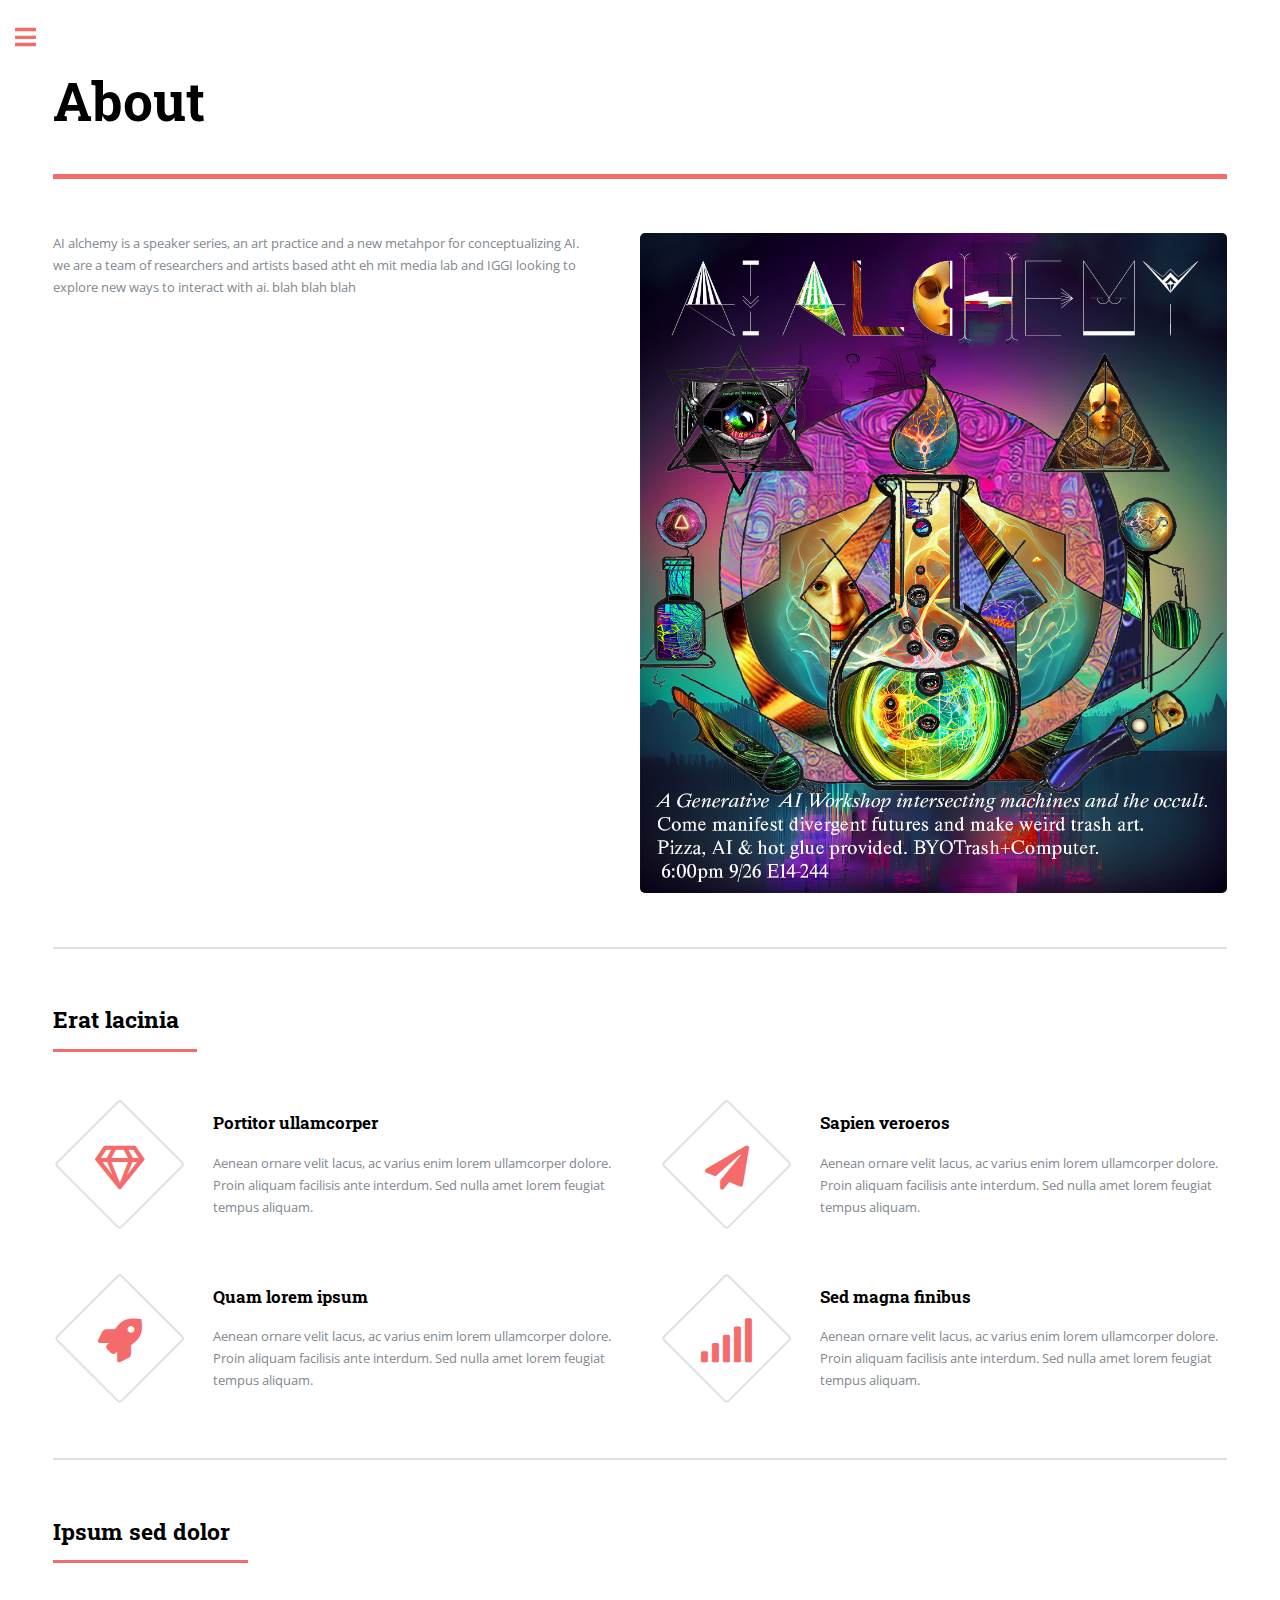
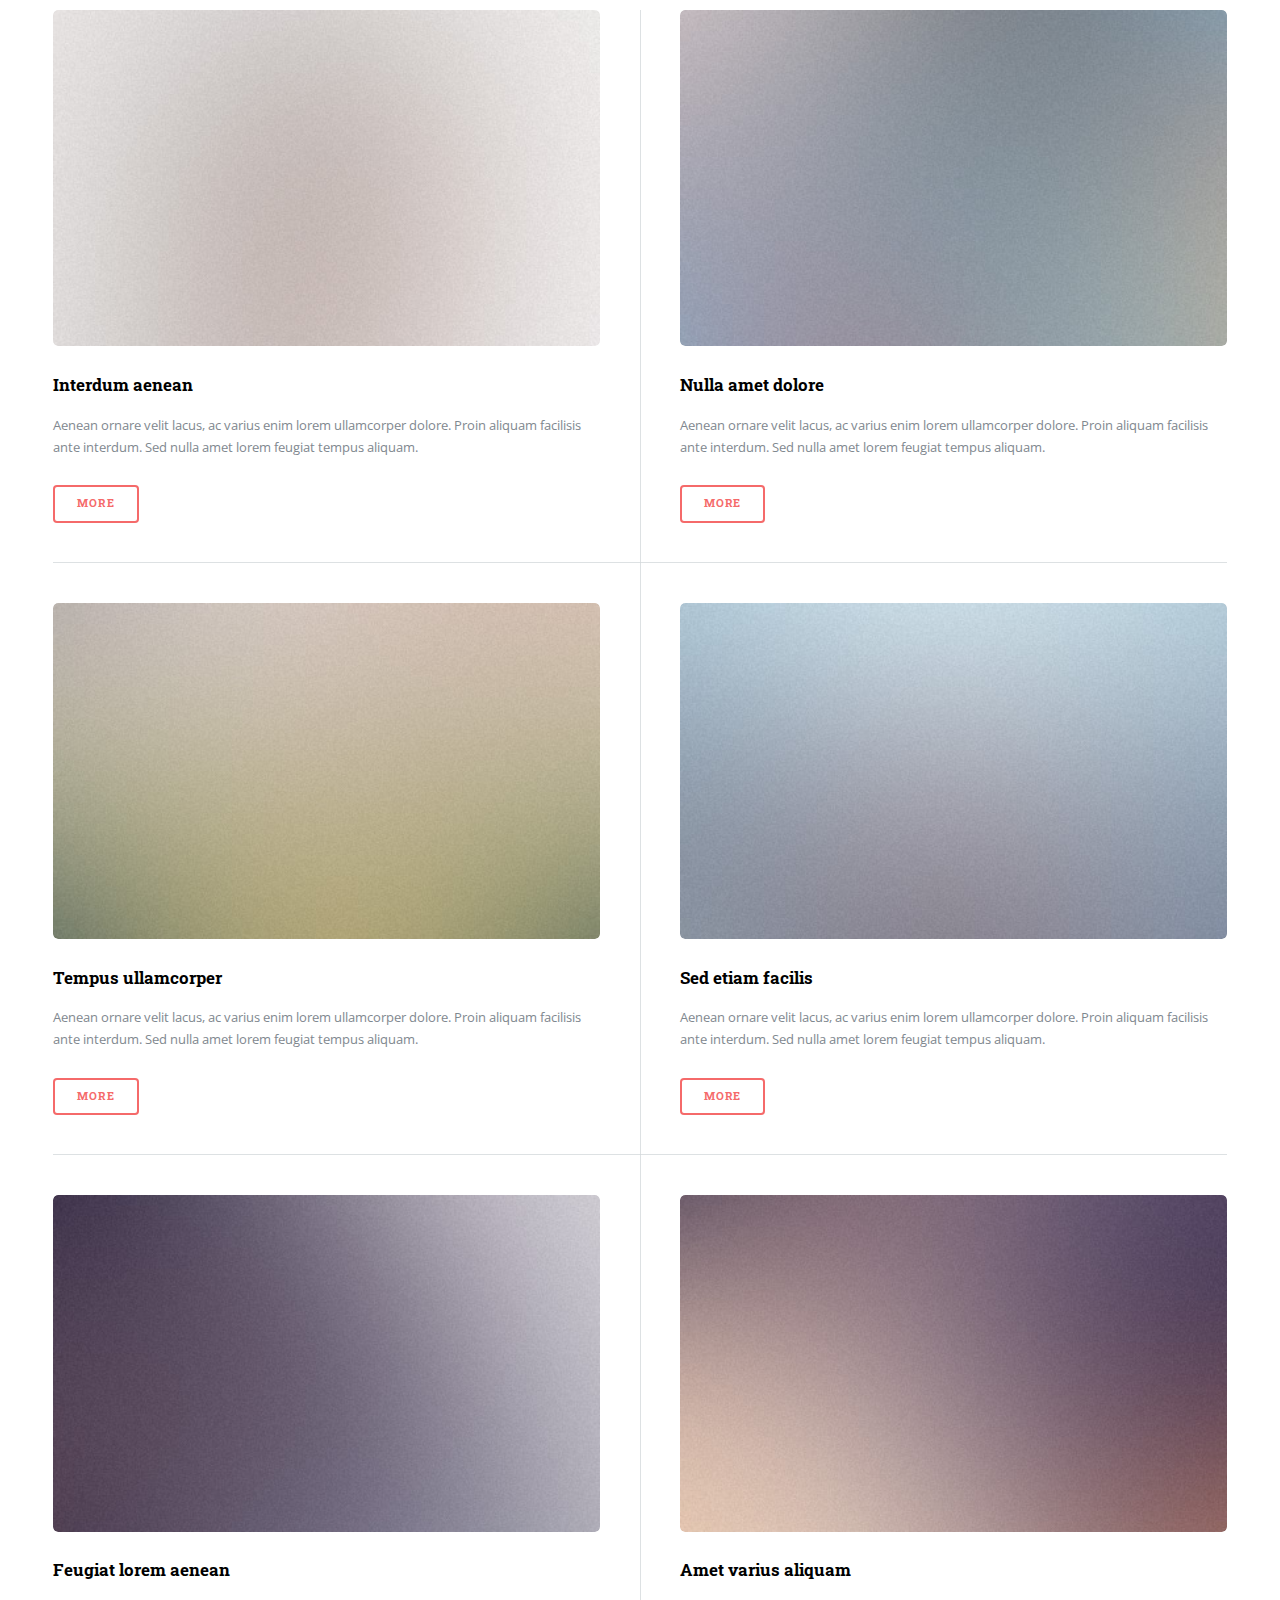
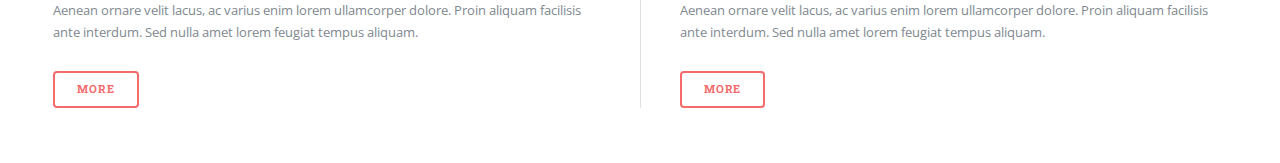
==== about.html @ 228b7966 "new shit" ====
<!DOCTYPE HTML>
<!--
	Editorial by HTML5 UP
	html5up.net | @ajlkn
	Free for personal and commercial use under the CCA 3.0 license (html5up.net/license)
-->
<html>
	<head>
		<title>Editorial by HTML5 UP</title>
		<meta charset="utf-8" />
		<meta name="viewport" content="width=device-width, initial-scale=1, user-scalable=no" />
		<link rel="stylesheet" href="assets/css/main.css" />
	</head>
	<body class="is-preload">

		<!-- Wrapper -->
			<div id="wrapper">

				<!-- Main -->
					<div id="main">
						<div class="inner">

							<!-- Header -->
								<header id="header">
									<a href="index.html" class="logo"><h1>About</h1></a>
								</header>

							<!-- Banner -->
								<section id="banner">
									<div class="content">
										<p>AI alchemy is a speaker series, an art practice and a new metahpor for conceptualizing AI. we are a team of researchers and artists based atht eh mit media lab and IGGI looking to explore new ways to interact with ai. blah blah blah</p>
									</div>
									<span class="image object">
										<img src="images/aialchemy.png" alt="" />
									</span>
								</section>

							<!-- Section -->
								<section>
									<header class="major">
										<h2>Erat lacinia</h2>
									</header>
									<div class="features">
										<article>
											<span class="icon fa-gem"></span>
											<div class="content">
												<h3>Portitor ullamcorper</h3>
												<p>Aenean ornare velit lacus, ac varius enim lorem ullamcorper dolore. Proin aliquam facilisis ante interdum. Sed nulla amet lorem feugiat tempus aliquam.</p>
											</div>
										</article>
										<article>
											<span class="icon solid fa-paper-plane"></span>
											<div class="content">
												<h3>Sapien veroeros</h3>
												<p>Aenean ornare velit lacus, ac varius enim lorem ullamcorper dolore. Proin aliquam facilisis ante interdum. Sed nulla amet lorem feugiat tempus aliquam.</p>
											</div>
										</article>
										<article>
											<span class="icon solid fa-rocket"></span>
											<div class="content">
												<h3>Quam lorem ipsum</h3>
												<p>Aenean ornare velit lacus, ac varius enim lorem ullamcorper dolore. Proin aliquam facilisis ante interdum. Sed nulla amet lorem feugiat tempus aliquam.</p>
											</div>
										</article>
										<article>
											<span class="icon solid fa-signal"></span>
											<div class="content">
												<h3>Sed magna finibus</h3>
												<p>Aenean ornare velit lacus, ac varius enim lorem ullamcorper dolore. Proin aliquam facilisis ante interdum. Sed nulla amet lorem feugiat tempus aliquam.</p>
											</div>
										</article>
									</div>
								</section>

							<!-- Section -->
								<section>
									<header class="major">
										<h2>Ipsum sed dolor</h2>
									</header>
									<div class="posts">
										<article>
											<a href="#" class="image"><img src="images/pic01.jpg" alt="" /></a>
											<h3>Interdum aenean</h3>
											<p>Aenean ornare velit lacus, ac varius enim lorem ullamcorper dolore. Proin aliquam facilisis ante interdum. Sed nulla amet lorem feugiat tempus aliquam.</p>
											<ul class="actions">
												<li><a href="#" class="button">More</a></li>
											</ul>
										</article>
										<article>
											<a href="#" class="image"><img src="images/pic02.jpg" alt="" /></a>
											<h3>Nulla amet dolore</h3>
											<p>Aenean ornare velit lacus, ac varius enim lorem ullamcorper dolore. Proin aliquam facilisis ante interdum. Sed nulla amet lorem feugiat tempus aliquam.</p>
											<ul class="actions">
												<li><a href="#" class="button">More</a></li>
											</ul>
										</article>
										<article>
											<a href="#" class="image"><img src="images/pic03.jpg" alt="" /></a>
											<h3>Tempus ullamcorper</h3>
											<p>Aenean ornare velit lacus, ac varius enim lorem ullamcorper dolore. Proin aliquam facilisis ante interdum. Sed nulla amet lorem feugiat tempus aliquam.</p>
											<ul class="actions">
												<li><a href="#" class="button">More</a></li>
											</ul>
										</article>
										<article>
											<a href="#" class="image"><img src="images/pic04.jpg" alt="" /></a>
											<h3>Sed etiam facilis</h3>
											<p>Aenean ornare velit lacus, ac varius enim lorem ullamcorper dolore. Proin aliquam facilisis ante interdum. Sed nulla amet lorem feugiat tempus aliquam.</p>
											<ul class="actions">
												<li><a href="#" class="button">More</a></li>
											</ul>
										</article>
										<article>
											<a href="#" class="image"><img src="images/pic05.jpg" alt="" /></a>
											<h3>Feugiat lorem aenean</h3>
											<p>Aenean ornare velit lacus, ac varius enim lorem ullamcorper dolore. Proin aliquam facilisis ante interdum. Sed nulla amet lorem feugiat tempus aliquam.</p>
											<ul class="actions">
												<li><a href="#" class="button">More</a></li>
											</ul>
										</article>
										<article>
											<a href="#" class="image"><img src="images/pic06.jpg" alt="" /></a>
											<h3>Amet varius aliquam</h3>
											<p>Aenean ornare velit lacus, ac varius enim lorem ullamcorper dolore. Proin aliquam facilisis ante interdum. Sed nulla amet lorem feugiat tempus aliquam.</p>
											<ul class="actions">
												<li><a href="#" class="button">More</a></li>
											</ul>
										</article>
									</div>
								</section>

						</div>
					</div>

				<!-- Sidebar -->
					<div id="sidebar">
						<div class="inner">

							<!-- Search -->
								<section id="search" class="alt">
									<form method="post" action="#">
										<input type="text" name="query" id="query" placeholder="Search" />
									</form>
								</section>

							<!-- Menu -->
								<nav id="menu">
									<header class="major">
										<h2>Menu</h2>
									</header>
									<ul>
										<li><a href="index.html">Homepage</a></li>
										<li><a href="about.html">About</a></li>
										<li><a href="elements.html">Timeline of events</a></li>
										<li><a href="elements.html">Speaker info</a></li>
										<li><a href="elements.html">Workshop info</a></li>
										<li><a href="elements.html">Documentation</a></li>
										<li><a href="elements.html">Halloween interface</a></li>
									</ul>
								</nav>

							<!-- Section -->
								<section>
									<header class="major">
										<h2>Ante interdum</h2>
									</header>
									<div class="mini-posts">
										<article>
											<a href="#" class="image"><img src="images/pic07.jpg" alt="" /></a>
											<p>Aenean ornare velit lacus, ac varius enim lorem ullamcorper dolore aliquam.</p>
										</article>
										<article>
											<a href="#" class="image"><img src="images/pic08.jpg" alt="" /></a>
											<p>Aenean ornare velit lacus, ac varius enim lorem ullamcorper dolore aliquam.</p>
										</article>
										<article>
											<a href="#" class="image"><img src="images/pic09.jpg" alt="" /></a>
											<p>Aenean ornare velit lacus, ac varius enim lorem ullamcorper dolore aliquam.</p>
										</article>
									</div>
									<ul class="actions">
										<li><a href="#" class="button">More</a></li>
									</ul>
								</section>

							<!-- Section -->
								<section>
									<header class="major">
										<h2>Get in touch</h2>
									</header>
									<p>Sed varius enim lorem ullamcorper dolore aliquam aenean ornare velit lacus, ac varius enim lorem ullamcorper dolore. Proin sed aliquam facilisis ante interdum. Sed nulla amet lorem feugiat tempus aliquam.</p>
									<ul class="contact">
										<li class="icon solid fa-envelope"><a href="#">information@untitled.tld</a></li>
										<li class="icon solid fa-phone">(000) 000-0000</li>
										<li class="icon solid fa-home">1234 Somewhere Road #8254<br />
										Nashville, TN 00000-0000</li>
									</ul>
								</section>

							<!-- Footer -->
								<footer id="footer">
									<p class="copyright">&copy; Untitled. All rights reserved. Demo Images: <a href="https://unsplash.com">Unsplash</a>. Design: <a href="https://html5up.net">HTML5 UP</a>.</p>
								</footer>

						</div>
					</div>

			</div>

		<!-- Scripts -->
			<script src="assets/js/jquery.min.js"></script>
			<script src="assets/js/browser.min.js"></script>
			<script src="assets/js/breakpoints.min.js"></script>
			<script src="assets/js/util.js"></script>
			<script src="assets/js/main.js"></script>

	</body>
</html>
---- assets/css/main.css ----
@import url(fontawesome-all.min.css);
@import url("https://fonts.googleapis.com/css?family=Open+Sans:400,600,400italic,600italic|Roboto+Slab:400,700");
/*
	Editorial by HTML5 UP
	html5up.net | @ajlkn
	Free for personal and commercial use under the CCA 3.0 license (html5up.net/license)
*/
html, body, div, span, applet, object,
iframe, h1, h2, h3, h4, h5, h6, p, blockquote,
pre, a, abbr, acronym, address, big, cite,
code, del, dfn, em, img, ins, kbd, q, s, samp,
small, strike, strong, sub, sup, tt, var, b,
u, i, center, dl, dt, dd, ol, ul, li, fieldset,
form, label, legend, table, caption, tbody,
tfoot, thead, tr, th, td, article, aside,
canvas, details, embed, figure, figcaption,
footer, header, hgroup, menu, nav, output, ruby,
section, summary, time, mark, audio, video {
  margin: 0;
  padding: 0;
  border: 0;
  font-size: 100%;
  font: inherit;
  vertical-align: baseline; }

article, aside, details, figcaption, figure,
footer, header, hgroup, menu, nav, section {
  display: block; }

body {
  line-height: 1; }

ol, ul {
  list-style: none; }

blockquote, q {
  quotes: none; }
  blockquote:before, blockquote:after, q:before, q:after {
    content: '';
    content: none; }

table {
  border-collapse: collapse;
  border-spacing: 0; }

body {
  -webkit-text-size-adjust: none; }

mark {
  background-color: transparent;
  color: inherit; }

input::-moz-focus-inner {
  border: 0;
  padding: 0; }

input, select, textarea {
  -moz-appearance: none;
  -webkit-appearance: none;
  -ms-appearance: none;
  appearance: none; }

/* Basic */
@-ms-viewport {
  width: device-width; }

body {
  -ms-overflow-style: scrollbar; }

@media screen and (max-width: 480px) {
  html, body {
    min-width: 320px; } }

html {
  box-sizing: border-box; }

*, *:before, *:after {
  box-sizing: inherit; }

body {
  background: #ffffff; }
  body.is-preload *, body.is-preload *:before, body.is-preload *:after, body.is-resizing *, body.is-resizing *:before, body.is-resizing *:after {
    -moz-animation: none !important;
    -webkit-animation: none !important;
    -ms-animation: none !important;
    animation: none !important;
    -moz-transition: none !important;
    -webkit-transition: none !important;
    -ms-transition: none !important;
    transition: none !important; }

/* Type */
body, input, select, textarea {
  color: #7f888f;
  font-family: "Open Sans", sans-serif;
  font-size: 13pt;
  font-weight: 400;
  line-height: 1.65; }
  @media screen and (max-width: 1680px) {
    body, input, select, textarea {
      font-size: 11pt; } }
  @media screen and (max-width: 1280px) {
    body, input, select, textarea {
      font-size: 10pt; } }
  @media screen and (max-width: 360px) {
    body, input, select, textarea {
      font-size: 9pt; } }

a {
  -moz-transition: color 0.2s ease-in-out, border-bottom-color 0.2s ease-in-out;
  -webkit-transition: color 0.2s ease-in-out, border-bottom-color 0.2s ease-in-out;
  -ms-transition: color 0.2s ease-in-out, border-bottom-color 0.2s ease-in-out;
  transition: color 0.2s ease-in-out, border-bottom-color 0.2s ease-in-out;
  border-bottom: dotted 1px;
  color: #f56a6a;
  text-decoration: none; }
  a:hover {
    border-bottom-color: #f56a6a;
    color: #f56a6a !important; }
    a:hover strong {
      color: inherit; }

strong, b {
  color: #3d4449;
  font-weight: 600; }

em, i {
  font-style: italic; }

p {
  margin: 0 0 2em 0; }

h1, h2, h3, h4, h5, h6 {
  color: black;
  font-family: "Roboto Slab", serif;
  font-weight: 700;
  line-height: 1.5;
  margin: 0 0 1em 0; }
  h1 a, h2 a, h3 a, h4 a, h5 a, h6 a {
    color: inherit;
    text-decoration: none;
    border-bottom: 0; }

h1 {
  font-size: 4em;
  margin: 0 0 0.5em 0;
  line-height: 1.3; }

h2 {
  font-size: 1.75em; }

h3 {
  font-size: 1.25em; }

h4 {
  font-size: 1.1em; }

h5 {
  font-size: 0.9em; }

h6 {
  font-size: 0.7em; }

@media screen and (max-width: 1680px) {
  h1 {
    font-size: 3.5em; } }

@media screen and (max-width: 980px) {
  h1 {
    font-size: 3.25em; } }

@media screen and (max-width: 736px) {
  h1 {
    font-size: 2em;
    line-height: 1.4; }
  h2 {
    font-size: 1.5em; } }

sub {
  font-size: 0.8em;
  position: relative;
  top: 0.5em; }

sup {
  font-size: 0.8em;
  position: relative;
  top: -0.5em; }

blockquote {
  border-left: solid 3px rgba(210, 215, 217, 0.75);
  font-style: italic;
  margin: 0 0 2em 0;
  padding: 0.5em 0 0.5em 2em; }

code {
  background: rgba(230, 235, 237, 0.25);
  border-radius: 0.375em;
  border: solid 1px rgba(210, 215, 217, 0.75);
  font-family: "Courier New", monospace;
  font-size: 0.9em;
  margin: 0 0.25em;
  padding: 0.25em 0.65em; }

pre {
  -webkit-overflow-scrolling: touch;
  font-family: "Courier New", monospace;
  font-size: 0.9em;
  margin: 0 0 2em 0; }
  pre code {
    display: block;
    line-height: 1.75;
    padding: 1em 1.5em;
    overflow-x: auto; }

hr {
  border: 0;
  border-bottom: solid 1px rgba(210, 215, 217, 0.75);
  margin: 2em 0; }
  hr.major {
    margin: 3em 0; }

.align-left {
  text-align: left; }

.align-center {
  text-align: center; }

.align-right {
  text-align: right; }

/* Row */
.row {
  display: flex;
  flex-wrap: wrap;
  box-sizing: border-box;
  align-items: stretch; }
  .row > * {
    box-sizing: border-box; }
  .row.gtr-uniform > * > :last-child {
    margin-bottom: 0; }
  .row.aln-left {
    justify-content: flex-start; }
  .row.aln-center {
    justify-content: center; }
  .row.aln-right {
    justify-content: flex-end; }
  .row.aln-top {
    align-items: flex-start; }
  .row.aln-middle {
    align-items: center; }
  .row.aln-bottom {
    align-items: flex-end; }
  .row > .imp {
    order: -1; }
  .row > .col-1 {
    width: 8.33333%; }
  .row > .off-1 {
    margin-left: 8.33333%; }
  .row > .col-2 {
    width: 16.66667%; }
  .row > .off-2 {
    margin-left: 16.66667%; }
  .row > .col-3 {
    width: 25%; }
  .row > .off-3 {
    margin-left: 25%; }
  .row > .col-4 {
    width: 33.33333%; }
  .row > .off-4 {
    margin-left: 33.33333%; }
  .row > .col-5 {
    width: 41.66667%; }
  .row > .off-5 {
    margin-left: 41.66667%; }
  .row > .col-6 {
    width: 50%; }
  .row > .off-6 {
    margin-left: 50%; }
  .row > .col-7 {
    width: 58.33333%; }
  .row > .off-7 {
    margin-left: 58.33333%; }
  .row > .col-8 {
    width: 66.66667%; }
  .row > .off-8 {
    margin-left: 66.66667%; }
  .row > .col-9 {
    width: 75%; }
  .row > .off-9 {
    margin-left: 75%; }
  .row > .col-10 {
    width: 83.33333%; }
  .row > .off-10 {
    margin-left: 83.33333%; }
  .row > .col-11 {
    width: 91.66667%; }
  .row > .off-11 {
    margin-left: 91.66667%; }
  .row > .col-12 {
    width: 100%; }
  .row > .off-12 {
    margin-left: 100%; }
  .row.gtr-0 {
    margin-top: 0;
    margin-left: 0em; }
    .row.gtr-0 > * {
      padding: 0 0 0 0em; }
    .row.gtr-0.gtr-uniform {
      margin-top: 0em; }
      .row.gtr-0.gtr-uniform > * {
        padding-top: 0em; }
  .row.gtr-25 {
    margin-top: 0;
    margin-left: -0.375em; }
    .row.gtr-25 > * {
      padding: 0 0 0 0.375em; }
    .row.gtr-25.gtr-uniform {
      margin-top: -0.375em; }
      .row.gtr-25.gtr-uniform > * {
        padding-top: 0.375em; }
  .row.gtr-50 {
    margin-top: 0;
    margin-left: -0.75em; }
    .row.gtr-50 > * {
      padding: 0 0 0 0.75em; }
    .row.gtr-50.gtr-uniform {
      margin-top: -0.75em; }
      .row.gtr-50.gtr-uniform > * {
        padding-top: 0.75em; }
  .row {
    margin-top: 0;
    margin-left: -1.5em; }
    .row > * {
      padding: 0 0 0 1.5em; }
    .row.gtr-uniform {
      margin-top: -1.5em; }
      .row.gtr-uniform > * {
        padding-top: 1.5em; }
  .row.gtr-150 {
    margin-top: 0;
    margin-left: -2.25em; }
    .row.gtr-150 > * {
      padding: 0 0 0 2.25em; }
    .row.gtr-150.gtr-uniform {
      margin-top: -2.25em; }
      .row.gtr-150.gtr-uniform > * {
        padding-top: 2.25em; }
  .row.gtr-200 {
    margin-top: 0;
    margin-left: -3em; }
    .row.gtr-200 > * {
      padding: 0 0 0 3em; }
    .row.gtr-200.gtr-uniform {
      margin-top: -3em; }
      .row.gtr-200.gtr-uniform > * {
        padding-top: 3em; }
  @media screen and (max-width: 1680px) {
    .row {
      display: flex;
      flex-wrap: wrap;
      box-sizing: border-box;
      align-items: stretch; }
      .row > * {
        box-sizing: border-box; }
      .row.gtr-uniform > * > :last-child {
        margin-bottom: 0; }
      .row.aln-left {
        justify-content: flex-start; }
      .row.aln-center {
        justify-content: center; }
      .row.aln-right {
        justify-content: flex-end; }
      .row.aln-top {
        align-items: flex-start; }
      .row.aln-middle {
        align-items: center; }
      .row.aln-bottom {
        align-items: flex-end; }
      .row > .imp-xlarge {
        order: -1; }
      .row > .col-1-xlarge {
        width: 8.33333%; }
      .row > .off-1-xlarge {
        margin-left: 8.33333%; }
      .row > .col-2-xlarge {
        width: 16.66667%; }
      .row > .off-2-xlarge {
        margin-left: 16.66667%; }
      .row > .col-3-xlarge {
        width: 25%; }
      .row > .off-3-xlarge {
        margin-left: 25%; }
      .row > .col-4-xlarge {
        width: 33.33333%; }
      .row > .off-4-xlarge {
        margin-left: 33.33333%; }
      .row > .col-5-xlarge {
        width: 41.66667%; }
      .row > .off-5-xlarge {
        margin-left: 41.66667%; }
      .row > .col-6-xlarge {
        width: 50%; }
      .row > .off-6-xlarge {
        margin-left: 50%; }
      .row > .col-7-xlarge {
        width: 58.33333%; }
      .row > .off-7-xlarge {
        margin-left: 58.33333%; }
      .row > .col-8-xlarge {
        width: 66.66667%; }
      .row > .off-8-xlarge {
        margin-left: 66.66667%; }
      .row > .col-9-xlarge {
        width: 75%; }
      .row > .off-9-xlarge {
        margin-left: 75%; }
      .row > .col-10-xlarge {
        width: 83.33333%; }
      .row > .off-10-xlarge {
        margin-left: 83.33333%; }
      .row > .col-11-xlarge {
        width: 91.66667%; }
      .row > .off-11-xlarge {
        margin-left: 91.66667%; }
      .row > .col-12-xlarge {
        width: 100%; }
      .row > .off-12-xlarge {
        margin-left: 100%; }
      .row.gtr-0 {
        margin-top: 0;
        margin-left: 0em; }
        .row.gtr-0 > * {
          padding: 0 0 0 0em; }
        .row.gtr-0.gtr-uniform {
          margin-top: 0em; }
          .row.gtr-0.gtr-uniform > * {
            padding-top: 0em; }
      .row.gtr-25 {
        margin-top: 0;
        margin-left: -0.375em; }
        .row.gtr-25 > * {
          padding: 0 0 0 0.375em; }
        .row.gtr-25.gtr-uniform {
          margin-top: -0.375em; }
          .row.gtr-25.gtr-uniform > * {
            padding-top: 0.375em; }
      .row.gtr-50 {
        margin-top: 0;
        margin-left: -0.75em; }
        .row.gtr-50 > * {
          padding: 0 0 0 0.75em; }
        .row.gtr-50.gtr-uniform {
          margin-top: -0.75em; }
          .row.gtr-50.gtr-uniform > * {
            padding-top: 0.75em; }
      .row {
        margin-top: 0;
        margin-left: -1.5em; }
        .row > * {
          padding: 0 0 0 1.5em; }
        .row.gtr-uniform {
          margin-top: -1.5em; }
          .row.gtr-uniform > * {
            padding-top: 1.5em; }
      .row.gtr-150 {
        margin-top: 0;
        margin-left: -2.25em; }
        .row.gtr-150 > * {
          padding: 0 0 0 2.25em; }
        .row.gtr-150.gtr-uniform {
          margin-top: -2.25em; }
          .row.gtr-150.gtr-uniform > * {
            padding-top: 2.25em; }
      .row.gtr-200 {
        margin-top: 0;
        margin-left: -3em; }
        .row.gtr-200 > * {
          padding: 0 0 0 3em; }
        .row.gtr-200.gtr-uniform {
          margin-top: -3em; }
          .row.gtr-200.gtr-uniform > * {
            padding-top: 3em; } }
  @media screen and (max-width: 1280px) {
    .row {
      display: flex;
      flex-wrap: wrap;
      box-sizing: border-box;
      align-items: stretch; }
      .row > * {
        box-sizing: border-box; }
      .row.gtr-uniform > * > :last-child {
        margin-bottom: 0; }
      .row.aln-left {
        justify-content: flex-start; }
      .row.aln-center {
        justify-content: center; }
      .row.aln-right {
        justify-content: flex-end; }
      .row.aln-top {
        align-items: flex-start; }
      .row.aln-middle {
        align-items: center; }
      .row.aln-bottom {
        align-items: flex-end; }
      .row > .imp-large {
        order: -1; }
      .row > .col-1-large {
        width: 8.33333%; }
      .row > .off-1-large {
        margin-left: 8.33333%; }
      .row > .col-2-large {
        width: 16.66667%; }
      .row > .off-2-large {
        margin-left: 16.66667%; }
      .row > .col-3-large {
        width: 25%; }
      .row > .off-3-large {
        margin-left: 25%; }
      .row > .col-4-large {
        width: 33.33333%; }
      .row > .off-4-large {
        margin-left: 33.33333%; }
      .row > .col-5-large {
        width: 41.66667%; }
      .row > .off-5-large {
        margin-left: 41.66667%; }
      .row > .col-6-large {
        width: 50%; }
      .row > .off-6-large {
        margin-left: 50%; }
      .row > .col-7-large {
        width: 58.33333%; }
      .row > .off-7-large {
        margin-left: 58.33333%; }
      .row > .col-8-large {
        width: 66.66667%; }
      .row > .off-8-large {
        margin-left: 66.66667%; }
      .row > .col-9-large {
        width: 75%; }
      .row > .off-9-large {
        margin-left: 75%; }
      .row > .col-10-large {
        width: 83.33333%; }
      .row > .off-10-large {
        margin-left: 83.33333%; }
      .row > .col-11-large {
        width: 91.66667%; }
      .row > .off-11-large {
        margin-left: 91.66667%; }
      .row > .col-12-large {
        width: 100%; }
      .row > .off-12-large {
        margin-left: 100%; }
      .row.gtr-0 {
        margin-top: 0;
        margin-left: 0em; }
        .row.gtr-0 > * {
          padding: 0 0 0 0em; }
        .row.gtr-0.gtr-uniform {
          margin-top: 0em; }
          .row.gtr-0.gtr-uniform > * {
            padding-top: 0em; }
      .row.gtr-25 {
        margin-top: 0;
        margin-left: -0.375em; }
        .row.gtr-25 > * {
          padding: 0 0 0 0.375em; }
        .row.gtr-25.gtr-uniform {
          margin-top: -0.375em; }
          .row.gtr-25.gtr-uniform > * {
            padding-top: 0.375em; }
      .row.gtr-50 {
        margin-top: 0;
        margin-left: -0.75em; }
        .row.gtr-50 > * {
          padding: 0 0 0 0.75em; }
        .row.gtr-50.gtr-uniform {
          margin-top: -0.75em; }
          .row.gtr-50.gtr-uniform > * {
            padding-top: 0.75em; }
      .row {
        margin-top: 0;
        margin-left: -1.5em; }
        .row > * {
          padding: 0 0 0 1.5em; }
        .row.gtr-uniform {
          margin-top: -1.5em; }
          .row.gtr-uniform > * {
            padding-top: 1.5em; }
      .row.gtr-150 {
        margin-top: 0;
        margin-left: -2.25em; }
        .row.gtr-150 > * {
          padding: 0 0 0 2.25em; }
        .row.gtr-150.gtr-uniform {
          margin-top: -2.25em; }
          .row.gtr-150.gtr-uniform > * {
            padding-top: 2.25em; }
      .row.gtr-200 {
        margin-top: 0;
        margin-left: -3em; }
        .row.gtr-200 > * {
          padding: 0 0 0 3em; }
        .row.gtr-200.gtr-uniform {
          margin-top: -3em; }
          .row.gtr-200.gtr-uniform > * {
            padding-top: 3em; } }
  @media screen and (max-width: 980px) {
    .row {
      display: flex;
      flex-wrap: wrap;
      box-sizing: border-box;
      align-items: stretch; }
      .row > * {
        box-sizing: border-box; }
      .row.gtr-uniform > * > :last-child {
        margin-bottom: 0; }
      .row.aln-left {
        justify-content: flex-start; }
      .row.aln-center {
        justify-content: center; }
      .row.aln-right {
        justify-content: flex-end; }
      .row.aln-top {
        align-items: flex-start; }
      .row.aln-middle {
        align-items: center; }
      .row.aln-bottom {
        align-items: flex-end; }
      .row > .imp-medium {
        order: -1; }
      .row > .col-1-medium {
        width: 8.33333%; }
      .row > .off-1-medium {
        margin-left: 8.33333%; }
      .row > .col-2-medium {
        width: 16.66667%; }
      .row > .off-2-medium {
        margin-left: 16.66667%; }
      .row > .col-3-medium {
        width: 25%; }
      .row > .off-3-medium {
        margin-left: 25%; }
      .row > .col-4-medium {
        width: 33.33333%; }
      .row > .off-4-medium {
        margin-left: 33.33333%; }
      .row > .col-5-medium {
        width: 41.66667%; }
      .row > .off-5-medium {
        margin-left: 41.66667%; }
      .row > .col-6-medium {
        width: 50%; }
      .row > .off-6-medium {
        margin-left: 50%; }
      .row > .col-7-medium {
        width: 58.33333%; }
      .row > .off-7-medium {
        margin-left: 58.33333%; }
      .row > .col-8-medium {
        width: 66.66667%; }
      .row > .off-8-medium {
        margin-left: 66.66667%; }
      .row > .col-9-medium {
        width: 75%; }
      .row > .off-9-medium {
        margin-left: 75%; }
      .row > .col-10-medium {
        width: 83.33333%; }
      .row > .off-10-medium {
        margin-left: 83.33333%; }
      .row > .col-11-medium {
        width: 91.66667%; }
      .row > .off-11-medium {
        margin-left: 91.66667%; }
      .row > .col-12-medium {
        width: 100%; }
      .row > .off-12-medium {
        margin-left: 100%; }
      .row.gtr-0 {
        margin-top: 0;
        margin-left: 0em; }
        .row.gtr-0 > * {
          padding: 0 0 0 0em; }
        .row.gtr-0.gtr-uniform {
          margin-top: 0em; }
          .row.gtr-0.gtr-uniform > * {
            padding-top: 0em; }
      .row.gtr-25 {
        margin-top: 0;
        margin-left: -0.375em; }
        .row.gtr-25 > * {
          padding: 0 0 0 0.375em; }
        .row.gtr-25.gtr-uniform {
          margin-top: -0.375em; }
          .row.gtr-25.gtr-uniform > * {
            padding-top: 0.375em; }
      .row.gtr-50 {
        margin-top: 0;
        margin-left: -0.75em; }
        .row.gtr-50 > * {
          padding: 0 0 0 0.75em; }
        .row.gtr-50.gtr-uniform {
          margin-top: -0.75em; }
          .row.gtr-50.gtr-uniform > * {
            padding-top: 0.75em; }
      .row {
        margin-top: 0;
        margin-left: -1.5em; }
        .row > * {
          padding: 0 0 0 1.5em; }
        .row.gtr-uniform {
          margin-top: -1.5em; }
          .row.gtr-uniform > * {
            padding-top: 1.5em; }
      .row.gtr-150 {
        margin-top: 0;
        margin-left: -2.25em; }
        .row.gtr-150 > * {
          padding: 0 0 0 2.25em; }
        .row.gtr-150.gtr-uniform {
          margin-top: -2.25em; }
          .row.gtr-150.gtr-uniform > * {
            padding-top: 2.25em; }
      .row.gtr-200 {
        margin-top: 0;
        margin-left: -3em; }
        .row.gtr-200 > * {
          padding: 0 0 0 3em; }
        .row.gtr-200.gtr-uniform {
          margin-top: -3em; }
          .row.gtr-200.gtr-uniform > * {
            padding-top: 3em; } }
  @media screen and (max-width: 736px) {
    .row {
      display: flex;
      flex-wrap: wrap;
      box-sizing: border-box;
      align-items: stretch; }
      .row > * {
        box-sizing: border-box; }
      .row.gtr-uniform > * > :last-child {
        margin-bottom: 0; }
      .row.aln-left {
        justify-content: flex-start; }
      .row.aln-center {
        justify-content: center; }
      .row.aln-right {
        justify-content: flex-end; }
      .row.aln-top {
        align-items: flex-start; }
      .row.aln-middle {
        align-items: center; }
      .row.aln-bottom {
        align-items: flex-end; }
      .row > .imp-small {
        order: -1; }
      .row > .col-1-small {
        width: 8.33333%; }
      .row > .off-1-small {
        margin-left: 8.33333%; }
      .row > .col-2-small {
        width: 16.66667%; }
      .row > .off-2-small {
        margin-left: 16.66667%; }
      .row > .col-3-small {
        width: 25%; }
      .row > .off-3-small {
        margin-left: 25%; }
      .row > .col-4-small {
        width: 33.33333%; }
      .row > .off-4-small {
        margin-left: 33.33333%; }
      .row > .col-5-small {
        width: 41.66667%; }
      .row > .off-5-small {
        margin-left: 41.66667%; }
      .row > .col-6-small {
        width: 50%; }
      .row > .off-6-small {
        margin-left: 50%; }
      .row > .col-7-small {
        width: 58.33333%; }
      .row > .off-7-small {
        margin-left: 58.33333%; }
      .row > .col-8-small {
        width: 66.66667%; }
      .row > .off-8-small {
        margin-left: 66.66667%; }
      .row > .col-9-small {
        width: 75%; }
      .row > .off-9-small {
        margin-left: 75%; }
      .row > .col-10-small {
        width: 83.33333%; }
      .row > .off-10-small {
        margin-left: 83.33333%; }
      .row > .col-11-small {
        width: 91.66667%; }
      .row > .off-11-small {
        margin-left: 91.66667%; }
      .row > .col-12-small {
        width: 100%; }
      .row > .off-12-small {
        margin-left: 100%; }
      .row.gtr-0 {
        margin-top: 0;
        margin-left: 0em; }
        .row.gtr-0 > * {
          padding: 0 0 0 0em; }
        .row.gtr-0.gtr-uniform {
          margin-top: 0em; }
          .row.gtr-0.gtr-uniform > * {
            padding-top: 0em; }
      .row.gtr-25 {
        margin-top: 0;
        margin-left: -0.375em; }
        .row.gtr-25 > * {
          padding: 0 0 0 0.375em; }
        .row.gtr-25.gtr-uniform {
          margin-top: -0.375em; }
          .row.gtr-25.gtr-uniform > * {
            padding-top: 0.375em; }
      .row.gtr-50 {
        margin-top: 0;
        margin-left: -0.75em; }
        .row.gtr-50 > * {
          padding: 0 0 0 0.75em; }
        .row.gtr-50.gtr-uniform {
          margin-top: -0.75em; }
          .row.gtr-50.gtr-uniform > * {
            padding-top: 0.75em; }
      .row {
        margin-top: 0;
        margin-left: -1.5em; }
        .row > * {
          padding: 0 0 0 1.5em; }
        .row.gtr-uniform {
          margin-top: -1.5em; }
          .row.gtr-uniform > * {
            padding-top: 1.5em; }
      .row.gtr-150 {
        margin-top: 0;
        margin-left: -2.25em; }
        .row.gtr-150 > * {
          padding: 0 0 0 2.25em; }
        .row.gtr-150.gtr-uniform {
          margin-top: -2.25em; }
          .row.gtr-150.gtr-uniform > * {
            padding-top: 2.25em; }
      .row.gtr-200 {
        margin-top: 0;
        margin-left: -3em; }
        .row.gtr-200 > * {
          padding: 0 0 0 3em; }
        .row.gtr-200.gtr-uniform {
          margin-top: -3em; }
          .row.gtr-200.gtr-uniform > * {
            padding-top: 3em; } }
  @media screen and (max-width: 480px) {
    .row {
      display: flex;
      flex-wrap: wrap;
      box-sizing: border-box;
      align-items: stretch; }
      .row > * {
        box-sizing: border-box; }
      .row.gtr-uniform > * > :last-child {
        margin-bottom: 0; }
      .row.aln-left {
        justify-content: flex-start; }
      .row.aln-center {
        justify-content: center; }
      .row.aln-right {
        justify-content: flex-end; }
      .row.aln-top {
        align-items: flex-start; }
      .row.aln-middle {
        align-items: center; }
      .row.aln-bottom {
        align-items: flex-end; }
      .row > .imp-xsmall {
        order: -1; }
      .row > .col-1-xsmall {
        width: 8.33333%; }
      .row > .off-1-xsmall {
        margin-left: 8.33333%; }
      .row > .col-2-xsmall {
        width: 16.66667%; }
      .row > .off-2-xsmall {
        margin-left: 16.66667%; }
      .row > .col-3-xsmall {
        width: 25%; }
      .row > .off-3-xsmall {
        margin-left: 25%; }
      .row > .col-4-xsmall {
        width: 33.33333%; }
      .row > .off-4-xsmall {
        margin-left: 33.33333%; }
      .row > .col-5-xsmall {
        width: 41.66667%; }
      .row > .off-5-xsmall {
        margin-left: 41.66667%; }
      .row > .col-6-xsmall {
        width: 50%; }
      .row > .off-6-xsmall {
        margin-left: 50%; }
      .row > .col-7-xsmall {
        width: 58.33333%; }
      .row > .off-7-xsmall {
        margin-left: 58.33333%; }
      .row > .col-8-xsmall {
        width: 66.66667%; }
      .row > .off-8-xsmall {
        margin-left: 66.66667%; }
      .row > .col-9-xsmall {
        width: 75%; }
      .row > .off-9-xsmall {
        margin-left: 75%; }
      .row > .col-10-xsmall {
        width: 83.33333%; }
      .row > .off-10-xsmall {
        margin-left: 83.33333%; }
      .row > .col-11-xsmall {
        width: 91.66667%; }
      .row > .off-11-xsmall {
        margin-left: 91.66667%; }
      .row > .col-12-xsmall {
        width: 100%; }
      .row > .off-12-xsmall {
        margin-left: 100%; }
      .row.gtr-0 {
        margin-top: 0;
        margin-left: 0em; }
        .row.gtr-0 > * {
          padding: 0 0 0 0em; }
        .row.gtr-0.gtr-uniform {
          margin-top: 0em; }
          .row.gtr-0.gtr-uniform > * {
            padding-top: 0em; }
      .row.gtr-25 {
        margin-top: 0;
        margin-left: -0.375em; }
        .row.gtr-25 > * {
          padding: 0 0 0 0.375em; }
        .row.gtr-25.gtr-uniform {
          margin-top: -0.375em; }
          .row.gtr-25.gtr-uniform > * {
            padding-top: 0.375em; }
      .row.gtr-50 {
        margin-top: 0;
        margin-left: -0.75em; }
        .row.gtr-50 > * {
          padding: 0 0 0 0.75em; }
        .row.gtr-50.gtr-uniform {
          margin-top: -0.75em; }
          .row.gtr-50.gtr-uniform > * {
            padding-top: 0.75em; }
      .row {
        margin-top: 0;
        margin-left: -1.5em; }
        .row > * {
          padding: 0 0 0 1.5em; }
        .row.gtr-uniform {
          margin-top: -1.5em; }
          .row.gtr-uniform > * {
            padding-top: 1.5em; }
      .row.gtr-150 {
        margin-top: 0;
        margin-left: -2.25em; }
        .row.gtr-150 > * {
          padding: 0 0 0 2.25em; }
        .row.gtr-150.gtr-uniform {
          margin-top: -2.25em; }
          .row.gtr-150.gtr-uniform > * {
            padding-top: 2.25em; }
      .row.gtr-200 {
        margin-top: 0;
        margin-left: -3em; }
        .row.gtr-200 > * {
          padding: 0 0 0 3em; }
        .row.gtr-200.gtr-uniform {
          margin-top: -3em; }
          .row.gtr-200.gtr-uniform > * {
            padding-top: 3em; } }

/* Section/Article */
section.special, article.special {
  text-align: center; }

header p {
  font-family: "Roboto Slab", serif;
  font-size: 1em;
  font-weight: 400;
  letter-spacing: 0.075em;
  margin-top: -0.5em;
  text-transform: uppercase; }

header.major > :last-child {
  border-bottom: solid 3px #f56a6a;
  display: inline-block;
  margin: 0 0 2em 0;
  padding: 0 0.75em 0.5em 0; }

header.main > :last-child {
  margin: 0 0 1em 0; }

/* Form */
form {
  margin: 0 0 2em 0; }

label {
  color: #3d4449;
  display: block;
  font-size: 0.9em;
  font-weight: 600;
  margin: 0 0 1em 0; }

input[type="text"],
input[type="password"],
input[type="email"],
input[type="tel"],
input[type="search"],
input[type="url"],
select,
textarea {
  -moz-appearance: none;
  -webkit-appearance: none;
  -ms-appearance: none;
  appearance: none;
  background: #ffffff;
  border-radius: 0.375em;
  border: none;
  border: solid 1px rgba(210, 215, 217, 0.75);
  color: inherit;
  display: block;
  outline: 0;
  padding: 0 1em;
  text-decoration: none;
  width: 100%; }
  input[type="text"]:invalid,
  input[type="password"]:invalid,
  input[type="email"]:invalid,
  input[type="tel"]:invalid,
  input[type="search"]:invalid,
  input[type="url"]:invalid,
  select:invalid,
  textarea:invalid {
    box-shadow: none; }
  input[type="text"]:focus,
  input[type="password"]:focus,
  input[type="email"]:focus,
  input[type="tel"]:focus,
  input[type="search"]:focus,
  input[type="url"]:focus,
  select:focus,
  textarea:focus {
    border-color: #f56a6a;
    box-shadow: 0 0 0 1px #f56a6a; }

select {
  background-image: url("data:image/svg+xml;charset=utf8,%3Csvg xmlns='http://www.w3.org/2000/svg' width='40' height='40' preserveAspectRatio='none' viewBox='0 0 40 40'%3E%3Cpath d='M9.4,12.3l10.4,10.4l10.4-10.4c0.2-0.2,0.5-0.4,0.9-0.4c0.3,0,0.6,0.1,0.9,0.4l3.3,3.3c0.2,0.2,0.4,0.5,0.4,0.9 c0,0.4-0.1,0.6-0.4,0.9L20.7,31.9c-0.2,0.2-0.5,0.4-0.9,0.4c-0.3,0-0.6-0.1-0.9-0.4L4.3,17.3c-0.2-0.2-0.4-0.5-0.4-0.9 c0-0.4,0.1-0.6,0.4-0.9l3.3-3.3c0.2-0.2,0.5-0.4,0.9-0.4S9.1,12.1,9.4,12.3z' fill='rgba(210, 215, 217, 0.75)' /%3E%3C/svg%3E");
  background-size: 1.25em;
  background-repeat: no-repeat;
  background-position: calc(100% - 1em) center;
  height: 2.75em;
  padding-right: 2.75em;
  text-overflow: ellipsis; }
  select option {
    color: #3d4449;
    background: #ffffff; }
  select:focus::-ms-value {
    background-color: transparent; }
  select::-ms-expand {
    display: none; }

input[type="text"],
input[type="password"],
input[type="email"],
input[type="tel"],
input[type="search"],
input[type="url"],
select {
  height: 2.75em; }

textarea {
  padding: 0.75em 1em; }

input[type="checkbox"],
input[type="radio"] {
  -moz-appearance: none;
  -webkit-appearance: none;
  -ms-appearance: none;
  appearance: none;
  display: block;
  float: left;
  margin-right: -2em;
  opacity: 0;
  width: 1em;
  z-index: -1; }
  input[type="checkbox"] + label,
  input[type="radio"] + label {
    text-decoration: none;
    color: #7f888f;
    cursor: pointer;
    display: inline-block;
    font-size: 1em;
    font-weight: 400;
    padding-left: 2.4em;
    padding-right: 0.75em;
    position: relative; }
    input[type="checkbox"] + label:before,
    input[type="radio"] + label:before {
      -moz-osx-font-smoothing: grayscale;
      -webkit-font-smoothing: antialiased;
      display: inline-block;
      font-style: normal;
      font-variant: normal;
      text-rendering: auto;
      line-height: 1;
      text-transform: none !important;
      font-family: 'Font Awesome 5 Free';
      font-weight: 900; }
    input[type="checkbox"] + label:before,
    input[type="radio"] + label:before {
      background: #ffffff;
      border-radius: 0.375em;
      border: solid 1px rgba(210, 215, 217, 0.75);
      content: '';
      display: inline-block;
      font-size: 0.8em;
      height: 2.0625em;
      left: 0;
      line-height: 2.0625em;
      position: absolute;
      text-align: center;
      top: 0;
      width: 2.0625em; }
  input[type="checkbox"]:checked + label:before,
  input[type="radio"]:checked + label:before {
    background: #3d4449;
    border-color: #3d4449;
    color: #ffffff;
    content: '\f00c'; }
  input[type="checkbox"]:focus + label:before,
  input[type="radio"]:focus + label:before {
    border-color: #f56a6a;
    box-shadow: 0 0 0 1px #f56a6a; }

input[type="checkbox"] + label:before {
  border-radius: 0.375em; }

input[type="radio"] + label:before {
  border-radius: 100%; }

::-webkit-input-placeholder {
  color: #9fa3a6 !important;
  opacity: 1.0; }

:-moz-placeholder {
  color: #9fa3a6 !important;
  opacity: 1.0; }

::-moz-placeholder {
  color: #9fa3a6 !important;
  opacity: 1.0; }

:-ms-input-placeholder {
  color: #9fa3a6 !important;
  opacity: 1.0; }

/* Box */
.box {
  border-radius: 0.375em;
  border: solid 1px rgba(210, 215, 217, 0.75);
  margin-bottom: 2em;
  padding: 1.5em; }
  .box > :last-child,
  .box > :last-child > :last-child,
  .box > :last-child > :last-child > :last-child {
    margin-bottom: 0; }
  .box.alt {
    border: 0;
    border-radius: 0;
    padding: 0; }

/* Icon */
.icon {
  text-decoration: none;
  border-bottom: none;
  position: relative; }
  .icon:before {
    -moz-osx-font-smoothing: grayscale;
    -webkit-font-smoothing: antialiased;
    display: inline-block;
    font-style: normal;
    font-variant: normal;
    text-rendering: auto;
    line-height: 1;
    text-transform: none !important;
    font-family: 'Font Awesome 5 Free';
    font-weight: 400; }
  .icon > .label {
    display: none; }
  .icon:before {
    line-height: inherit; }
  .icon.solid:before {
    font-weight: 900; }
  .icon.brands:before {
    font-family: 'Font Awesome 5 Brands'; }

/* Image */
.image {
  border-radius: 0.375em;
  border: 0;
  display: inline-block;
  position: relative; }
  .image img {
    border-radius: 0.375em;
    display: block; }
  .image.left, .image.right {
    max-width: 40%; }
    .image.left img, .image.right img {
      width: 100%; }
  .image.left {
    float: left;
    padding: 0 1.5em 1em 0;
    top: 0.25em; }
  .image.right {
    float: right;
    padding: 0 0 1em 1.5em;
    top: 0.25em; }
  .image.fit {
    display: block;
    margin: 0 0 2em 0;
    width: 100%; }
    .image.fit img {
      width: 100%; }
  .image.main {
    display: block;
    margin: 0 0 3em 0;
    width: 100%; }
    .image.main img {
      width: 100%; }

a.image {
  overflow: hidden; }
  a.image img {
    -moz-transition: -moz-transform 0.2s ease;
    -webkit-transition: -webkit-transform 0.2s ease;
    -ms-transition: -ms-transform 0.2s ease;
    transition: transform 0.2s ease; }
  a.image:hover img {
    -moz-transform: scale(1.075);
    -webkit-transform: scale(1.075);
    -ms-transform: scale(1.075);
    transform: scale(1.075); }

/* List */
ol {
  list-style: decimal;
  margin: 0 0 2em 0;
  padding-left: 1.25em; }
  ol li {
    padding-left: 0.25em; }

ul {
  list-style: disc;
  margin: 0 0 2em 0;
  padding-left: 1em; }
  ul li {
    padding-left: 0.5em; }
  ul.alt {
    list-style: none;
    padding-left: 0; }
    ul.alt li {
      border-top: solid 1px rgba(210, 215, 217, 0.75);
      padding: 0.5em 0; }
      ul.alt li:first-child {
        border-top: 0;
        padding-top: 0; }

dl {
  margin: 0 0 2em 0; }
  dl dt {
    display: block;
    font-weight: 600;
    margin: 0 0 1em 0; }
  dl dd {
    margin-left: 2em; }

/* Actions */
ul.actions {
  display: -moz-flex;
  display: -webkit-flex;
  display: -ms-flex;
  display: flex;
  cursor: default;
  list-style: none;
  margin-left: -1em;
  padding-left: 0; }
  ul.actions li {
    padding: 0 0 0 1em;
    vertical-align: middle; }
  ul.actions.special {
    -moz-justify-content: center;
    -webkit-justify-content: center;
    -ms-justify-content: center;
    justify-content: center;
    width: 100%;
    margin-left: 0; }
    ul.actions.special li:first-child {
      padding-left: 0; }
  ul.actions.stacked {
    -moz-flex-direction: column;
    -webkit-flex-direction: column;
    -ms-flex-direction: column;
    flex-direction: column;
    margin-left: 0; }
    ul.actions.stacked li {
      padding: 1.3em 0 0 0; }
      ul.actions.stacked li:first-child {
        padding-top: 0; }
  ul.actions.fit {
    width: calc(100% + 1em); }
    ul.actions.fit li {
      -moz-flex-grow: 1;
      -webkit-flex-grow: 1;
      -ms-flex-grow: 1;
      flex-grow: 1;
      -moz-flex-shrink: 1;
      -webkit-flex-shrink: 1;
      -ms-flex-shrink: 1;
      flex-shrink: 1;
      width: 100%; }
      ul.actions.fit li > * {
        width: 100%; }
    ul.actions.fit.stacked {
      width: 100%; }

/* Icons */
ul.icons {
  cursor: default;
  list-style: none;
  padding-left: 0; }
  ul.icons li {
    display: inline-block;
    padding: 0 1em 0 0; }
    ul.icons li:last-child {
      padding-right: 0; }
    ul.icons li .icon {
      color: inherit; }
      ul.icons li .icon:before {
        font-size: 1.25em; }

/* Contact */
ul.contact {
  list-style: none;
  padding: 0; }
  ul.contact li {
    text-decoration: none;
    border-top: solid 1px rgba(210, 215, 217, 0.75);
    margin: 1.5em 0 0 0;
    padding: 1.5em 0 0 3em;
    position: relative; }
    ul.contact li:before {
      -moz-osx-font-smoothing: grayscale;
      -webkit-font-smoothing: antialiased;
      display: inline-block;
      font-style: normal;
      font-variant: normal;
      text-rendering: auto;
      line-height: 1;
      text-transform: none !important;
      font-family: 'Font Awesome 5 Free';
      font-weight: 400; }
    ul.contact li:before {
      color: #f56a6a;
      display: inline-block;
      font-size: 1.5em;
      height: 1.125em;
      left: 0;
      line-height: 1.125em;
      position: absolute;
      text-align: center;
      top: 1em;
      width: 1.5em; }
    ul.contact li:first-child {
      border-top: 0;
      margin-top: 0;
      padding-top: 0; }
      ul.contact li:first-child:before {
        top: 0; }
    ul.contact li a {
      color: inherit; }

/* Pagination */
ul.pagination {
  cursor: default;
  list-style: none;
  padding-left: 0; }
  ul.pagination li {
    display: inline-block;
    padding-left: 0;
    vertical-align: middle; }
    ul.pagination li > .page {
      -moz-transition: background-color 0.2s ease-in-out, color 0.2s ease-in-out;
      -webkit-transition: background-color 0.2s ease-in-out, color 0.2s ease-in-out;
      -ms-transition: background-color 0.2s ease-in-out, color 0.2s ease-in-out;
      transition: background-color 0.2s ease-in-out, color 0.2s ease-in-out;
      border-bottom: 0;
      border-radius: 0.375em;
      display: inline-block;
      font-size: 0.8em;
      font-weight: 600;
      height: 2em;
      line-height: 2em;
      margin: 0 0.125em;
      min-width: 2em;
      padding: 0 0.5em;
      text-align: center; }
      ul.pagination li > .page.active {
        background-color: #f56a6a;
        color: #ffffff !important; }
        ul.pagination li > .page.active:hover {
          background-color: #f67878; }
        ul.pagination li > .page.active:active {
          background-color: #f45c5c; }
    ul.pagination li:first-child {
      padding-right: 0.75em; }
    ul.pagination li:last-child {
      padding-left: 0.75em; }
  @media screen and (max-width: 480px) {
    ul.pagination li:nth-child(n+2):nth-last-child(n+2) {
      display: none; }
    ul.pagination li:first-child {
      padding-right: 0; } }

/* Table */
.table-wrapper {
  -webkit-overflow-scrolling: touch;
  overflow-x: auto; }

table {
  margin: 0 0 2em 0;
  width: 100%; }
  table tbody tr {
    border: solid 1px rgba(210, 215, 217, 0.75);
    border-left: 0;
    border-right: 0; }
    table tbody tr:nth-child(2n + 1) {
      background-color: rgba(230, 235, 237, 0.25); }
  table td {
    padding: 0.75em 0.75em; }
  table th {
    color: #3d4449;
    font-size: 0.9em;
    font-weight: 600;
    padding: 0 0.75em 0.75em 0.75em;
    text-align: left; }
  table thead {
    border-bottom: solid 2px rgba(210, 215, 217, 0.75); }
  table tfoot {
    border-top: solid 2px rgba(210, 215, 217, 0.75); }
  table.alt {
    border-collapse: separate; }
    table.alt tbody tr td {
      border: solid 1px rgba(210, 215, 217, 0.75);
      border-left-width: 0;
      border-top-width: 0; }
      table.alt tbody tr td:first-child {
        border-left-width: 1px; }
    table.alt tbody tr:first-child td {
      border-top-width: 1px; }
    table.alt thead {
      border-bottom: 0; }
    table.alt tfoot {
      border-top: 0; }

/* Button */
input[type="submit"],
input[type="reset"],
input[type="button"],
button,
.button {
  -moz-appearance: none;
  -webkit-appearance: none;
  -ms-appearance: none;
  appearance: none;
  -moz-transition: background-color 0.2s ease-in-out, color 0.2s ease-in-out;
  -webkit-transition: background-color 0.2s ease-in-out, color 0.2s ease-in-out;
  -ms-transition: background-color 0.2s ease-in-out, color 0.2s ease-in-out;
  transition: background-color 0.2s ease-in-out, color 0.2s ease-in-out;
  background-color: transparent;
  border-radius: 0.375em;
  border: 0;
  box-shadow: inset 0 0 0 2px #f56a6a;
  color: #f56a6a !important;
  cursor: pointer;
  display: inline-block;
  font-family: "Roboto Slab", serif;
  font-size: 0.8em;
  font-weight: 700;
  height: 3.5em;
  letter-spacing: 0.075em;
  line-height: 3.5em;
  padding: 0 2.25em;
  text-align: center;
  text-decoration: none;
  text-transform: uppercase;
  white-space: nowrap; }
  input[type="submit"]:hover,
  input[type="reset"]:hover,
  input[type="button"]:hover,
  button:hover,
  .button:hover {
    background-color: rgba(245, 106, 106, 0.05); }
  input[type="submit"]:active,
  input[type="reset"]:active,
  input[type="button"]:active,
  button:active,
  .button:active {
    background-color: rgba(245, 106, 106, 0.15); }
  input[type="submit"].icon:before,
  input[type="reset"].icon:before,
  input[type="button"].icon:before,
  button.icon:before,
  .button.icon:before {
    margin-right: 0.5em; }
  input[type="submit"].fit,
  input[type="reset"].fit,
  input[type="button"].fit,
  button.fit,
  .button.fit {
    width: 100%; }
  input[type="submit"].small,
  input[type="reset"].small,
  input[type="button"].small,
  button.small,
  .button.small {
    font-size: 0.6em; }
  input[type="submit"].large,
  input[type="reset"].large,
  input[type="button"].large,
  button.large,
  .button.large {
    font-size: 1em;
    height: 3.65em;
    line-height: 3.65em; }
  input[type="submit"].primary,
  input[type="reset"].primary,
  input[type="button"].primary,
  button.primary,
  .button.primary {
    background-color: #f56a6a;
    box-shadow: none;
    color: #ffffff !important; }
    input[type="submit"].primary:hover,
    input[type="reset"].primary:hover,
    input[type="button"].primary:hover,
    button.primary:hover,
    .button.primary:hover {
      background-color: #f67878; }
    input[type="submit"].primary:active,
    input[type="reset"].primary:active,
    input[type="button"].primary:active,
    button.primary:active,
    .button.primary:active {
      background-color: #f45c5c; }
  input[type="submit"].disabled, input[type="submit"]:disabled,
  input[type="reset"].disabled,
  input[type="reset"]:disabled,
  input[type="button"].disabled,
  input[type="button"]:disabled,
  button.disabled,
  button:disabled,
  .button.disabled,
  .button:disabled {
    pointer-events: none;
    opacity: 0.25; }

/* Mini Posts */
.mini-posts article {
  border-top: solid 1px rgba(210, 215, 217, 0.75);
  margin-top: 2em;
  padding-top: 2em; }
  .mini-posts article .image {
    display: block;
    margin: 0 0 1.5em 0; }
    .mini-posts article .image img {
      display: block;
      width: 100%; }
  .mini-posts article:first-child {
    border-top: 0;
    margin-top: 0;
    padding-top: 0; }

/* Features */
.features {
  display: -moz-flex;
  display: -webkit-flex;
  display: -ms-flex;
  display: flex;
  -moz-flex-wrap: wrap;
  -webkit-flex-wrap: wrap;
  -ms-flex-wrap: wrap;
  flex-wrap: wrap;
  margin: 0 0 2em -3em;
  width: calc(100% + 3em); }
  .features article {
    -moz-align-items: center;
    -webkit-align-items: center;
    -ms-align-items: center;
    align-items: center;
    display: -moz-flex;
    display: -webkit-flex;
    display: -ms-flex;
    display: flex;
    margin: 0 0 3em 3em;
    position: relative;
    width: calc(50% - 3em); }
    .features article:nth-child(2n - 1) {
      margin-right: 1.5em; }
    .features article:nth-child(2n) {
      margin-left: 1.5em; }
    .features article:nth-last-child(1), .features article:nth-last-child(2) {
      margin-bottom: 0; }
    .features article .icon {
      -moz-flex-grow: 0;
      -webkit-flex-grow: 0;
      -ms-flex-grow: 0;
      flex-grow: 0;
      -moz-flex-shrink: 0;
      -webkit-flex-shrink: 0;
      -ms-flex-shrink: 0;
      flex-shrink: 0;
      display: block;
      height: 10em;
      line-height: 10em;
      margin: 0 2em 0 0;
      text-align: center;
      width: 10em; }
      .features article .icon:before {
        color: #f56a6a;
        font-size: 2.75rem;
        position: relative;
        top: 0.05em; }
      .features article .icon:after {
        -moz-transform: rotate(45deg);
        -webkit-transform: rotate(45deg);
        -ms-transform: rotate(45deg);
        transform: rotate(45deg);
        border-radius: 0.25rem;
        border: solid 2px rgba(210, 215, 217, 0.75);
        content: '';
        display: block;
        height: 7em;
        left: 50%;
        margin: -3.5em 0 0 -3.5em;
        position: absolute;
        top: 50%;
        width: 7em; }
    .features article .content {
      -moz-flex-grow: 1;
      -webkit-flex-grow: 1;
      -ms-flex-grow: 1;
      flex-grow: 1;
      -moz-flex-shrink: 1;
      -webkit-flex-shrink: 1;
      -ms-flex-shrink: 1;
      flex-shrink: 1;
      width: 100%; }
      .features article .content > :last-child {
        margin-bottom: 0; }
  @media screen and (max-width: 980px) {
    .features {
      margin: 0 0 2em 0;
      width: 100%; }
      .features article {
        margin: 0 0 3em 0;
        width: 100%; }
        .features article:nth-child(2n - 1) {
          margin-right: 0; }
        .features article:nth-child(2n) {
          margin-left: 0; }
        .features article:nth-last-child(1), .features article:nth-last-child(2) {
          margin-bottom: 3em; }
        .features article:last-child {
          margin-bottom: 0; }
        .features article .icon {
          height: 8em;
          line-height: 8em;
          width: 8em; }
          .features article .icon:before {
            font-size: 2.25rem; }
          .features article .icon:after {
            height: 6em;
            margin: -3em 0 0 -3em;
            width: 6em; } }
  @media screen and (max-width: 480px) {
    .features article {
      -moz-flex-direction: column;
      -webkit-flex-direction: column;
      -ms-flex-direction: column;
      flex-direction: column;
      -moz-align-items: -moz-flex-start;
      -webkit-align-items: -webkit-flex-start;
      -ms-align-items: -ms-flex-start;
      align-items: flex-start; }
      .features article .icon {
        height: 6em;
        line-height: 6em;
        margin: 0 0 1.5em 0;
        width: 6em; }
        .features article .icon:before {
          font-size: 1.5rem; }
        .features article .icon:after {
          height: 4em;
          margin: -2em 0 0 -2em;
          width: 4em; } }
  @media screen and (max-width: 480px) {
    .features article .icon:before {
      font-size: 1.25rem; } }

/* Posts */
.posts {
  display: -moz-flex;
  display: -webkit-flex;
  display: -ms-flex;
  display: flex;
  -moz-flex-wrap: wrap;
  -webkit-flex-wrap: wrap;
  -ms-flex-wrap: wrap;
  flex-wrap: wrap;
  margin: 0 0 2em -6em;
  width: calc(100% + 6em); }
  .posts article {
    -moz-flex-grow: 0;
    -webkit-flex-grow: 0;
    -ms-flex-grow: 0;
    flex-grow: 0;
    -moz-flex-shrink: 1;
    -webkit-flex-shrink: 1;
    -ms-flex-shrink: 1;
    flex-shrink: 1;
    margin: 0 0 6em 6em;
    position: relative;
    width: calc(33.33333% - 6em); }
    .posts article:before {
      background: rgba(210, 215, 217, 0.75);
      content: '';
      display: block;
      height: calc(100% + 6em);
      left: -3em;
      position: absolute;
      top: 0;
      width: 1px; }
    .posts article:after {
      background: rgba(210, 215, 217, 0.75);
      bottom: -3em;
      content: '';
      display: block;
      height: 1px;
      position: absolute;
      right: 0;
      width: calc(100% + 6em); }
    .posts article > :last-child {
      margin-bottom: 0; }
    .posts article .image {
      display: block;
      margin: 0 0 2em 0; }
      .posts article .image img {
        display: block;
        width: 100%; }
  @media screen and (min-width: 1681px) {
    .posts article:nth-child(3n + 1):before {
      display: none; }
    .posts article:nth-child(3n + 1):after {
      width: 100%; }
    .posts article:nth-last-child(1), .posts article:nth-last-child(2), .posts article:nth-last-child(3) {
      margin-bottom: 0; }
      .posts article:nth-last-child(1):before, .posts article:nth-last-child(2):before, .posts article:nth-last-child(3):before {
        height: 100%; }
      .posts article:nth-last-child(1):after, .posts article:nth-last-child(2):after, .posts article:nth-last-child(3):after {
        display: none; } }
  @media screen and (max-width: 1680px) {
    .posts article {
      width: calc(50% - 6em); }
      .posts article:nth-last-child(3) {
        margin-bottom: 6em; } }
  @media screen and (min-width: 481px) and (max-width: 1680px) {
    .posts article:nth-child(2n + 1):before {
      display: none; }
    .posts article:nth-child(2n + 1):after {
      width: 100%; }
    .posts article:nth-last-child(1), .posts article:nth-last-child(2) {
      margin-bottom: 0; }
      .posts article:nth-last-child(1):before, .posts article:nth-last-child(2):before {
        height: 100%; }
      .posts article:nth-last-child(1):after, .posts article:nth-last-child(2):after {
        display: none; } }
  @media screen and (max-width: 736px) {
    .posts {
      margin: 0 0 2em -4.5em;
      width: calc(100% + 4.5em); }
      .posts article {
        margin: 0 0 4.5em 4.5em;
        width: calc(50% - 4.5em); }
        .posts article:before {
          height: calc(100% + 4.5em);
          left: -2.25em; }
        .posts article:after {
          bottom: -2.25em;
          width: calc(100% + 4.5em); }
        .posts article:nth-last-child(3) {
          margin-bottom: 4.5em; } }
  @media screen and (max-width: 480px) {
    .posts {
      margin: 0 0 2em 0;
      width: 100%; }
      .posts article {
        margin: 0 0 4.5em 0;
        width: 100%; }
        .posts article:before {
          display: none; }
        .posts article:after {
          width: 100%; }
        .posts article:last-child {
          margin-bottom: 0; }
          .posts article:last-child:after {
            display: none; } }

/* Wrapper */
#wrapper {
  display: -moz-flex;
  display: -webkit-flex;
  display: -ms-flex;
  display: flex;
  -moz-flex-direction: row-reverse;
  -webkit-flex-direction: row-reverse;
  -ms-flex-direction: row-reverse;
  flex-direction: row-reverse;
  min-height: 100vh; }

/* Main */
#main {
  -moz-flex-grow: 1;
  -webkit-flex-grow: 1;
  -ms-flex-grow: 1;
  flex-grow: 1;
  -moz-flex-shrink: 1;
  -webkit-flex-shrink: 1;
  -ms-flex-shrink: 1;
  flex-shrink: 1;
  width: 100%; }
  #main > .inner {
    padding: 0 6em 0.1em 6em ;
    margin: 0 auto;
    max-width: 110em; }
    #main > .inner > section {
      padding: 6em 0 4em 0 ;
      border-top: solid 2px rgba(210, 215, 217, 0.75); }
      #main > .inner > section:first-of-type {
        border-top: 0 !important; }
  @media screen and (max-width: 1680px) {
    #main > .inner {
      padding: 0 5em 0.1em 5em ; }
      #main > .inner > section {
        padding: 5em 0 3em 0 ; } }
  @media screen and (max-width: 1280px) {
    #main > .inner {
      padding: 0 4em 0.1em 4em ; }
      #main > .inner > section {
        padding: 4em 0 2em 0 ; } }
  @media screen and (max-width: 736px) {
    #main > .inner {
      padding: 0 2em 0.1em 2em ; }
      #main > .inner > section {
        padding: 3em 0 1em 0 ; } }

/* Sidebar */
#search form {
  text-decoration: none;
  position: relative; }
  #search form:before {
    -moz-osx-font-smoothing: grayscale;
    -webkit-font-smoothing: antialiased;
    display: inline-block;
    font-style: normal;
    font-variant: normal;
    text-rendering: auto;
    line-height: 1;
    text-transform: none !important;
    font-family: 'Font Awesome 5 Free';
    font-weight: 900; }
  #search form:before {
    -moz-transform: scaleX(-1);
    -webkit-transform: scaleX(-1);
    -ms-transform: scaleX(-1);
    transform: scaleX(-1);
    color: #7f888f;
    content: '\f002';
    cursor: default;
    display: block;
    font-size: 1.5em;
    height: 2em;
    line-height: 2em;
    opacity: 0.325;
    position: absolute;
    right: 0;
    text-align: center;
    top: 0;
    width: 2em; }
  #search form input[type="text"] {
    padding-right: 2.75em; }

#sidebar {
  -moz-flex-grow: 0;
  -webkit-flex-grow: 0;
  -ms-flex-grow: 0;
  flex-grow: 0;
  -moz-flex-shrink: 0;
  -webkit-flex-shrink: 0;
  -ms-flex-shrink: 0;
  flex-shrink: 0;
  -moz-transition: margin-left 0.5s ease, box-shadow 0.5s ease;
  -webkit-transition: margin-left 0.5s ease, box-shadow 0.5s ease;
  -ms-transition: margin-left 0.5s ease, box-shadow 0.5s ease;
  transition: margin-left 0.5s ease, box-shadow 0.5s ease;
  background-color: #f5f6f7;
  font-size: 0.9em;
  position: relative;
  width: 26em; }
  #sidebar h2 {
    font-size: 1.38889em; }
  #sidebar > .inner {
    padding: 2.22222em 2.22222em 2.44444em 2.22222em ;
    position: relative;
    width: 26em; }
    #sidebar > .inner > * {
      border-bottom: solid 2px rgba(210, 215, 217, 0.75);
      margin: 0 0 3.5em 0;
      padding: 0 0 3.5em 0; }
      #sidebar > .inner > * > :last-child {
        margin-bottom: 0; }
      #sidebar > .inner > *:last-child {
        border-bottom: 0;
        margin-bottom: 0;
        padding-bottom: 0; }
    #sidebar > .inner > .alt {
      background-color: #eff1f2;
      border-bottom: 0;
      margin: -2.22222em 0 4.44444em -2.22222em;
      padding: 2.22222em;
      width: calc(100% + 4.44444em); }
  #sidebar .toggle {
    text-decoration: none;
    -moz-transition: left 0.5s ease;
    -webkit-transition: left 0.5s ease;
    -ms-transition: left 0.5s ease;
    transition: left 0.5s ease;
    -webkit-tap-highlight-color: rgba(255, 255, 255, 0);
    border: 0;
    display: block;
    height: 7.5em;
    left: 26em;
    line-height: 7.5em;
    outline: 0;
    overflow: hidden;
    position: absolute;
    text-align: center;
    text-indent: -15em;
    white-space: nowrap;
    top: 0;
    width: 6em;
    z-index: 10000; }
    #sidebar .toggle:before {
      -moz-osx-font-smoothing: grayscale;
      -webkit-font-smoothing: antialiased;
      display: inline-block;
      font-style: normal;
      font-variant: normal;
      text-rendering: auto;
      line-height: 1;
      text-transform: none !important;
      font-family: 'Font Awesome 5 Free';
      font-weight: 900; }
    #sidebar .toggle:before {
      content: '\f0c9';
      font-size: 2rem;
      height: inherit;
      left: 0;
      line-height: inherit;
      position: absolute;
      text-indent: 0;
      top: 0;
      width: inherit; }
  #sidebar.inactive {
    margin-left: -26em; }
  @media screen and (max-width: 1680px) {
    #sidebar {
      width: 24em; }
      #sidebar > .inner {
        padding: 1.66667em 1.66667em 1.33333em 1.66667em ;
        width: 24em; }
        #sidebar > .inner > .alt {
          margin: -1.66667em 0 3.33333em -1.66667em;
          padding: 1.66667em;
          width: calc(100% + 3.33333em); }
      #sidebar .toggle {
        height: 6.25em;
        left: 24em;
        line-height: 6.25em;
        text-indent: 5em;
        width: 5em; }
        #sidebar .toggle:before {
          font-size: 1.5rem; }
      #sidebar.inactive {
        margin-left: -24em; } }
  @media screen and (max-width: 1280px) {
    #sidebar {
      box-shadow: 0 0 5em 0 rgba(0, 0, 0, 0.175);
      height: 100%;
      left: 0;
      position: fixed;
      top: 0;
      z-index: 10000; }
      #sidebar.inactive {
        box-shadow: none; }
      #sidebar > .inner {
        -webkit-overflow-scrolling: touch;
        height: 100%;
        left: 0;
        overflow-x: hidden;
        overflow-y: auto;
        position: absolute;
        top: 0; }
        #sidebar > .inner:after {
          content: '';
          display: block;
          height: 4em;
          width: 100%; }
      #sidebar .toggle {
        text-indent: 6em;
        width: 6em; }
        #sidebar .toggle:before {
          font-size: 1.5rem;
          margin-left: -0.4375em; }
      body.is-preload #sidebar {
        display: none; } }
  @media screen and (max-width: 736px) {
    #sidebar .toggle {
      text-indent: 7.25em;
      width: 7.25em; }
      #sidebar .toggle:before {
        color: #7f888f;
        margin-left: -0.0625em;
        margin-top: -0.25em;
        font-size: 1.1rem;
        z-index: 1; }
      #sidebar .toggle:after {
        background: rgba(222, 225, 226, 0.75);
        border-radius: 0.375em;
        content: '';
        height: 3.5em;
        left: 1em;
        position: absolute;
        top: 1em;
        width: 5em; } }

/* Header */
#header {
  display: -moz-flex;
  display: -webkit-flex;
  display: -ms-flex;
  display: flex;
  border-bottom: solid 5px #f56a6a;
  padding: 6em 0 1em 0;
  position: relative; }
  #header > * {
    -moz-flex: 1;
    -webkit-flex: 1;
    -ms-flex: 1;
    flex: 1;
    margin-bottom: 0; }
  #header .logo {
    border-bottom: 0;
    color: inherit;
    font-family: "Roboto Slab", serif;
    font-size: 1.125em; }
  #header .icons {
    text-align: right; }
  @media screen and (max-width: 1680px) {
    #header {
      padding-top: 5em; } }
  @media screen and (max-width: 736px) {
    #header {
      padding-top: 6.5em; }
      #header .logo {
        font-size: 1.25em;
        margin: 0; }
      #header .icons {
        height: 5em;
        line-height: 5em;
        position: absolute;
        right: -0.5em;
        top: 0; } }

/* Banner */
#banner {
  padding: 6em 0 4em 0 ;
  display: -moz-flex;
  display: -webkit-flex;
  display: -ms-flex;
  display: flex; }
  #banner h1 {
    margin-top: -0.125em; }
  #banner .content {
    -moz-flex-grow: 1;
    -webkit-flex-grow: 1;
    -ms-flex-grow: 1;
    flex-grow: 1;
    -moz-flex-shrink: 1;
    -webkit-flex-shrink: 1;
    -ms-flex-shrink: 1;
    flex-shrink: 1;
    width: 50%; }
  #banner .image {
    -moz-flex-grow: 0;
    -webkit-flex-grow: 0;
    -ms-flex-grow: 0;
    flex-grow: 0;
    -moz-flex-shrink: 0;
    -webkit-flex-shrink: 0;
    -ms-flex-shrink: 0;
    flex-shrink: 0;
    display: block;
    margin: 0 0 2em 4em;
    width: 50%; }
    #banner .image img {
      height: 100%;
      -moz-object-fit: cover;
      -webkit-object-fit: cover;
      -ms-object-fit: cover;
      object-fit: cover;
      -moz-object-position: center;
      -webkit-object-position: center;
      -ms-object-position: center;
      object-position: center;
      width: 100%; }
  @media screen and (orientation: portrait) {
    #banner {
      -moz-flex-direction: column-reverse;
      -webkit-flex-direction: column-reverse;
      -ms-flex-direction: column-reverse;
      flex-direction: column-reverse; }
      #banner h1 br {
        display: none; }
      #banner .content {
        -moz-flex-grow: 0;
        -webkit-flex-grow: 0;
        -ms-flex-grow: 0;
        flex-grow: 0;
        -moz-flex-shrink: 0;
        -webkit-flex-shrink: 0;
        -ms-flex-shrink: 0;
        flex-shrink: 0;
        width: 100%; }
      #banner .image {
        -moz-flex-grow: 0;
        -webkit-flex-grow: 0;
        -ms-flex-grow: 0;
        flex-grow: 0;
        -moz-flex-shrink: 0;
        -webkit-flex-shrink: 0;
        -ms-flex-shrink: 0;
        flex-shrink: 0;
        margin: 0 0 4em 0;
        height: 25em;
        max-height: 50vh;
        min-height: 18em;
        width: 100%; } }
  @media screen and (orientation: portrait) and (max-width: 480px) {
    #banner .image {
      max-height: 35vh; } }

/* Footer */
#footer .copyright {
  color: #9fa3a6;
  font-size: 0.9em; }
  #footer .copyright a {
    color: inherit; }

/* Menu */
#menu ul {
  -moz-user-select: none;
  -webkit-user-select: none;
  -ms-user-select: none;
  user-select: none;
  color: #3d4449;
  font-family: "Roboto Slab", serif;
  font-weight: 400;
  letter-spacing: 0.075em;
  list-style: none;
  margin-bottom: 0;
  padding: 0;
  text-transform: uppercase; }
  #menu ul a, #menu ul span {
    border-bottom: 0;
    color: inherit;
    cursor: pointer;
    display: block;
    font-size: 0.9em;
    padding: 0.625em 0; }
    #menu ul a:hover, #menu ul span:hover {
      color: #f56a6a; }
    #menu ul a.opener, #menu ul span.opener {
      -moz-transition: color 0.2s ease-in-out;
      -webkit-transition: color 0.2s ease-in-out;
      -ms-transition: color 0.2s ease-in-out;
      transition: color 0.2s ease-in-out;
      text-decoration: none;
      -webkit-tap-highlight-color: rgba(255, 255, 255, 0);
      position: relative; }
      #menu ul a.opener:before, #menu ul span.opener:before {
        -moz-osx-font-smoothing: grayscale;
        -webkit-font-smoothing: antialiased;
        display: inline-block;
        font-style: normal;
        font-variant: normal;
        text-rendering: auto;
        line-height: 1;
        text-transform: none !important;
        font-family: 'Font Awesome 5 Free';
        font-weight: 900; }
      #menu ul a.opener:before, #menu ul span.opener:before {
        -moz-transition: color 0.2s ease-in-out, -moz-transform 0.2s ease-in-out;
        -webkit-transition: color 0.2s ease-in-out, -webkit-transform 0.2s ease-in-out;
        -ms-transition: color 0.2s ease-in-out, -ms-transform 0.2s ease-in-out;
        transition: color 0.2s ease-in-out, transform 0.2s ease-in-out;
        color: #9fa3a6;
        content: '\f078';
        position: absolute;
        right: 0; }
      #menu ul a.opener:hover:before, #menu ul span.opener:hover:before {
        color: #f56a6a; }
      #menu ul a.opener.active + ul, #menu ul span.opener.active + ul {
        display: block; }
      #menu ul a.opener.active:before, #menu ul span.opener.active:before {
        -moz-transform: rotate(-180deg);
        -webkit-transform: rotate(-180deg);
        -ms-transform: rotate(-180deg);
        transform: rotate(-180deg); }

#menu > ul > li {
  border-top: solid 1px rgba(210, 215, 217, 0.75);
  margin: 0.5em 0 0 0;
  padding: 0.5em 0 0 0; }
  #menu > ul > li > ul {
    color: #9fa3a6;
    display: none;
    margin: 0.5em 0 1.5em 0;
    padding-left: 1em; }
    #menu > ul > li > ul a, #menu > ul > li > ul span {
      font-size: 0.8em; }
    #menu > ul > li > ul > li {
      margin: 0.125em 0 0 0;
      padding: 0.125em 0 0 0; }
  #menu > ul > li:first-child {
    border-top: 0;
    margin-top: 0;
    padding-top: 0; }
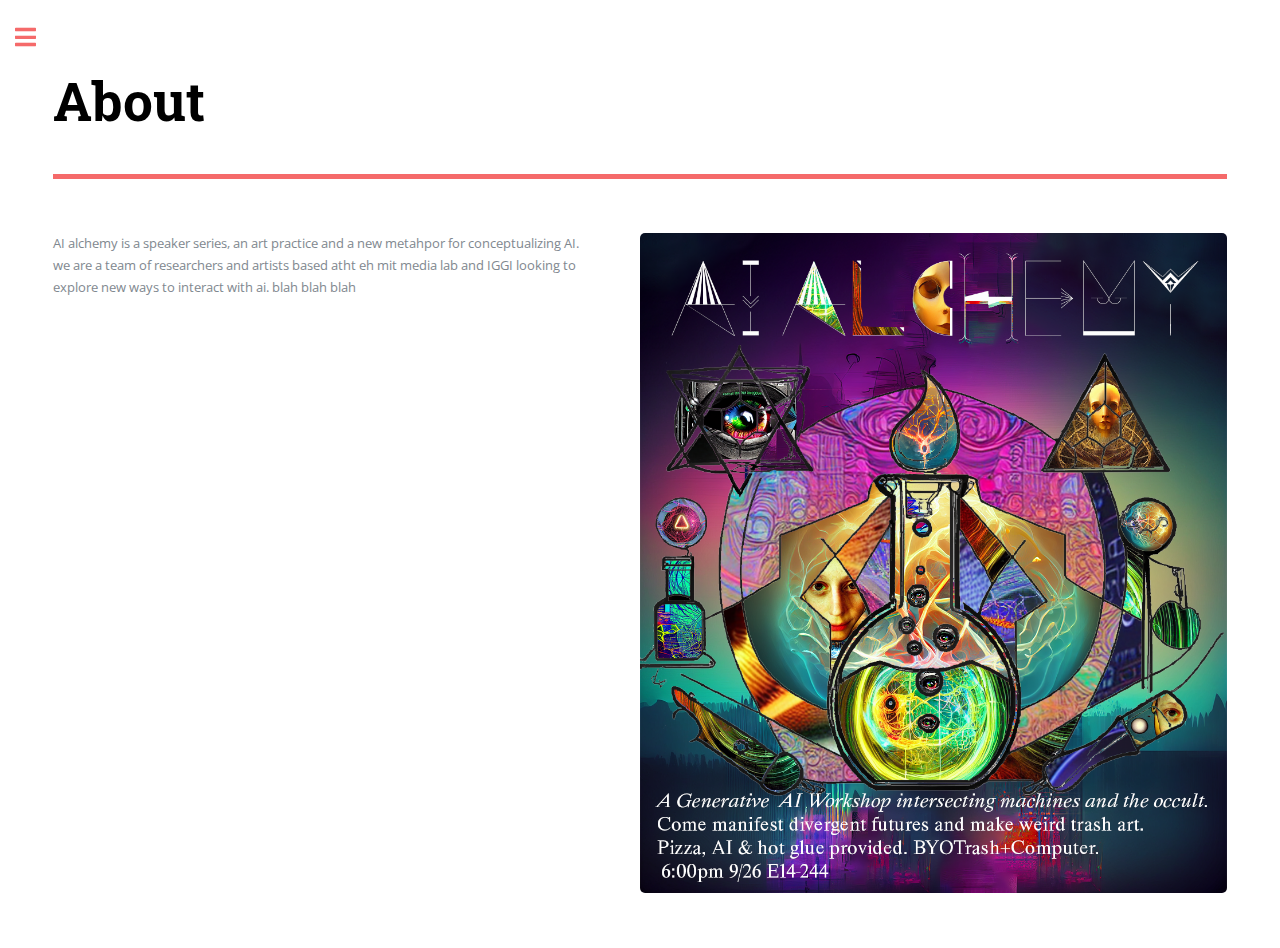
==== commit c12aff55: "have added contact info, pics and ingo about speakers, table info" ====
--- a/about.html
+++ b/about.html
@@ -35,100 +35,6 @@
 									</span>
 								</section>
 
-							<!-- Section -->
-								<section>
-									<header class="major">
-										<h2>Erat lacinia</h2>
-									</header>
-									<div class="features">
-										<article>
-											<span class="icon fa-gem"></span>
-											<div class="content">
-												<h3>Portitor ullamcorper</h3>
-												<p>Aenean ornare velit lacus, ac varius enim lorem ullamcorper dolore. Proin aliquam facilisis ante interdum. Sed nulla amet lorem feugiat tempus aliquam.</p>
-											</div>
-										</article>
-										<article>
-											<span class="icon solid fa-paper-plane"></span>
-											<div class="content">
-												<h3>Sapien veroeros</h3>
-												<p>Aenean ornare velit lacus, ac varius enim lorem ullamcorper dolore. Proin aliquam facilisis ante interdum. Sed nulla amet lorem feugiat tempus aliquam.</p>
-											</div>
-										</article>
-										<article>
-											<span class="icon solid fa-rocket"></span>
-											<div class="content">
-												<h3>Quam lorem ipsum</h3>
-												<p>Aenean ornare velit lacus, ac varius enim lorem ullamcorper dolore. Proin aliquam facilisis ante interdum. Sed nulla amet lorem feugiat tempus aliquam.</p>
-											</div>
-										</article>
-										<article>
-											<span class="icon solid fa-signal"></span>
-											<div class="content">
-												<h3>Sed magna finibus</h3>
-												<p>Aenean ornare velit lacus, ac varius enim lorem ullamcorper dolore. Proin aliquam facilisis ante interdum. Sed nulla amet lorem feugiat tempus aliquam.</p>
-											</div>
-										</article>
-									</div>
-								</section>
-
-							<!-- Section -->
-								<section>
-									<header class="major">
-										<h2>Ipsum sed dolor</h2>
-									</header>
-									<div class="posts">
-										<article>
-											<a href="#" class="image"><img src="images/pic01.jpg" alt="" /></a>
-											<h3>Interdum aenean</h3>
-											<p>Aenean ornare velit lacus, ac varius enim lorem ullamcorper dolore. Proin aliquam facilisis ante interdum. Sed nulla amet lorem feugiat tempus aliquam.</p>
-											<ul class="actions">
-												<li><a href="#" class="button">More</a></li>
-											</ul>
-										</article>
-										<article>
-											<a href="#" class="image"><img src="images/pic02.jpg" alt="" /></a>
-											<h3>Nulla amet dolore</h3>
-											<p>Aenean ornare velit lacus, ac varius enim lorem ullamcorper dolore. Proin aliquam facilisis ante interdum. Sed nulla amet lorem feugiat tempus aliquam.</p>
-											<ul class="actions">
-												<li><a href="#" class="button">More</a></li>
-											</ul>
-										</article>
-										<article>
-											<a href="#" class="image"><img src="images/pic03.jpg" alt="" /></a>
-											<h3>Tempus ullamcorper</h3>
-											<p>Aenean ornare velit lacus, ac varius enim lorem ullamcorper dolore. Proin aliquam facilisis ante interdum. Sed nulla amet lorem feugiat tempus aliquam.</p>
-											<ul class="actions">
-												<li><a href="#" class="button">More</a></li>
-											</ul>
-										</article>
-										<article>
-											<a href="#" class="image"><img src="images/pic04.jpg" alt="" /></a>
-											<h3>Sed etiam facilis</h3>
-											<p>Aenean ornare velit lacus, ac varius enim lorem ullamcorper dolore. Proin aliquam facilisis ante interdum. Sed nulla amet lorem feugiat tempus aliquam.</p>
-											<ul class="actions">
-												<li><a href="#" class="button">More</a></li>
-											</ul>
-										</article>
-										<article>
-											<a href="#" class="image"><img src="images/pic05.jpg" alt="" /></a>
-											<h3>Feugiat lorem aenean</h3>
-											<p>Aenean ornare velit lacus, ac varius enim lorem ullamcorper dolore. Proin aliquam facilisis ante interdum. Sed nulla amet lorem feugiat tempus aliquam.</p>
-											<ul class="actions">
-												<li><a href="#" class="button">More</a></li>
-											</ul>
-										</article>
-										<article>
-											<a href="#" class="image"><img src="images/pic06.jpg" alt="" /></a>
-											<h3>Amet varius aliquam</h3>
-											<p>Aenean ornare velit lacus, ac varius enim lorem ullamcorper dolore. Proin aliquam facilisis ante interdum. Sed nulla amet lorem feugiat tempus aliquam.</p>
-											<ul class="actions">
-												<li><a href="#" class="button">More</a></li>
-											</ul>
-										</article>
-									</div>
-								</section>
-
 						</div>
 					</div>
 
@@ -149,51 +55,29 @@
 										<h2>Menu</h2>
 									</header>
 									<ul>
-										<li><a href="index.html">Homepage</a></li>
 										<li><a href="about.html">About</a></li>
-										<li><a href="elements.html">Timeline of events</a></li>
-										<li><a href="elements.html">Speaker info</a></li>
-										<li><a href="elements.html">Workshop info</a></li>
-										<li><a href="elements.html">Documentation</a></li>
-										<li><a href="elements.html">Halloween interface</a></li>
+										<li><a href="events.html">Events</a></li>
+										<li><a href="SpeakerInfo.html">Speaker Info</a></li>
+										<li><a href="intWork.html">Interactive Workshop: Trash to Treasure</a></li>
+										<li><a href="AIFutures.html">AI Futures Panel: Creative AI Systems</a></li>
+										<li><a href="interface.html">Word Alchemy - Play!</a></li>
 									</ul>
 								</nav>
 
-							<!-- Section -->
-								<section>
-									<header class="major">
-										<h2>Ante interdum</h2>
-									</header>
-									<div class="mini-posts">
-										<article>
-											<a href="#" class="image"><img src="images/pic07.jpg" alt="" /></a>
-											<p>Aenean ornare velit lacus, ac varius enim lorem ullamcorper dolore aliquam.</p>
-										</article>
-										<article>
-											<a href="#" class="image"><img src="images/pic08.jpg" alt="" /></a>
-											<p>Aenean ornare velit lacus, ac varius enim lorem ullamcorper dolore aliquam.</p>
-										</article>
-										<article>
-											<a href="#" class="image"><img src="images/pic09.jpg" alt="" /></a>
-											<p>Aenean ornare velit lacus, ac varius enim lorem ullamcorper dolore aliquam.</p>
-										</article>
-									</div>
-									<ul class="actions">
-										<li><a href="#" class="button">More</a></li>
-									</ul>
-								</section>
+							
 
 							<!-- Section -->
 								<section>
 									<header class="major">
 										<h2>Get in touch</h2>
 									</header>
-									<p>Sed varius enim lorem ullamcorper dolore aliquam aenean ornare velit lacus, ac varius enim lorem ullamcorper dolore. Proin sed aliquam facilisis ante interdum. Sed nulla amet lorem feugiat tempus aliquam.</p>
+									<p>If you are interestred in discussing this work further, or would like to collaborate on creative AI projects, please contact us.</p>
 									<ul class="contact">
-										<li class="icon solid fa-envelope"><a href="#">information@untitled.tld</a></li>
-										<li class="icon solid fa-phone">(000) 000-0000</li>
-										<li class="icon solid fa-home">1234 Somewhere Road #8254<br />
-										Nashville, TN 00000-0000</li>
+										<li class="icon solid fa-envelope"><a href="#">zive@mit.edu</a></li>
+                                        <li class="icon solid fa-envelope"><a href="#">amy01@mit.edu</a></li>
+										<li class="icon solid fa-envelope"><a href="#">hopes@mit.edu</a></li>
+										<li class="icon solid fa-home">MIT Media Lab, 75 Amherst St, Cambridge, MA 02139<br />
+										</li>
 									</ul>
 								</section>
 
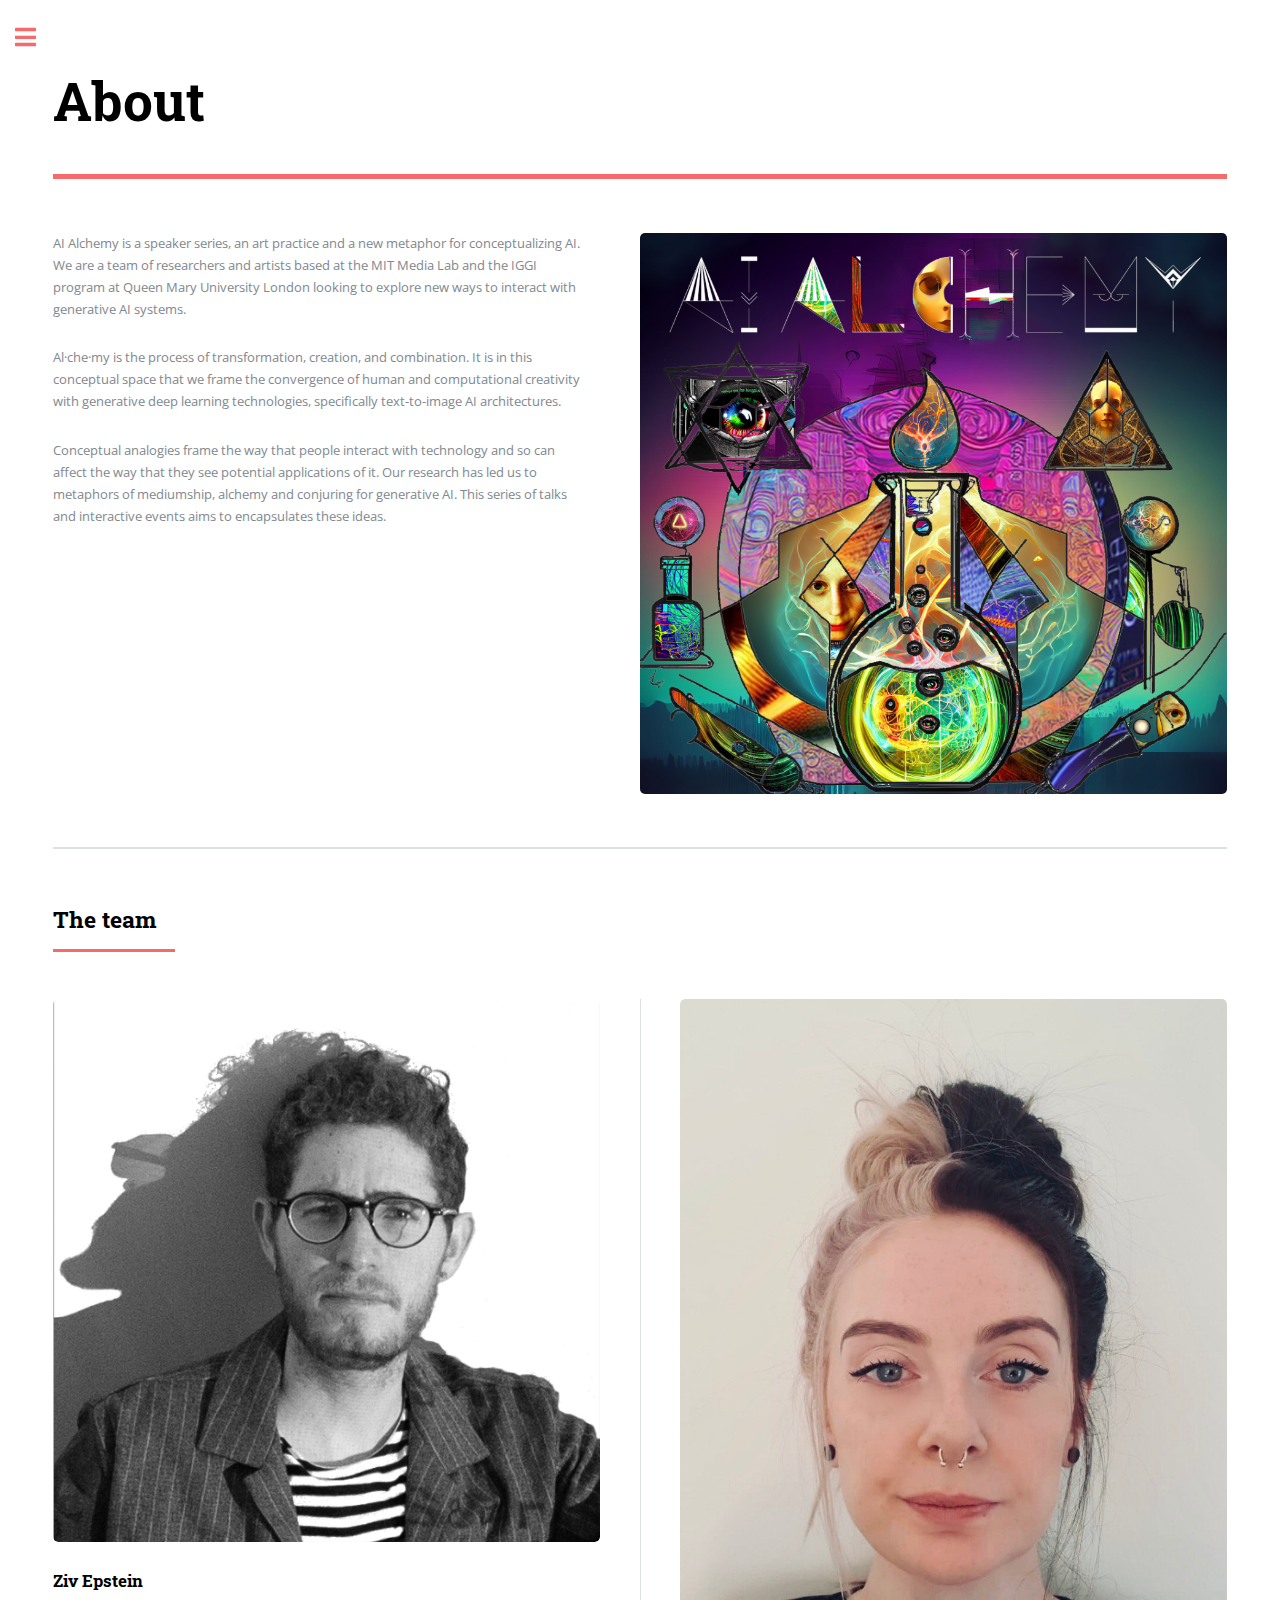
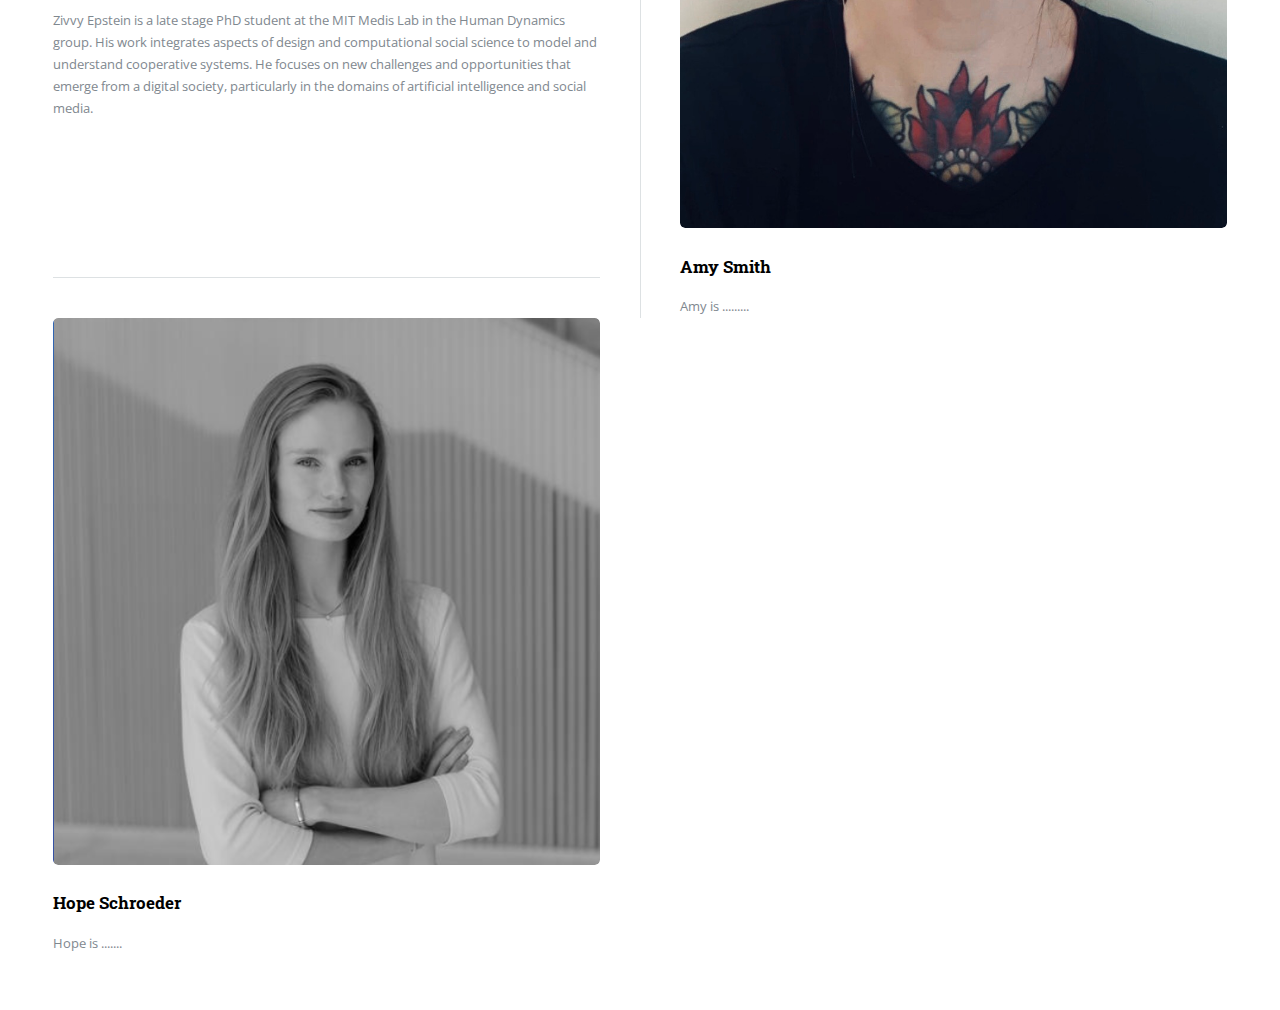
==== commit 000727f0: "added anout blurb, team pictures and some blurb, new images for some pages, trued to add picture gri" ====
--- a/about.html
+++ b/about.html
@@ -28,12 +28,48 @@
 							<!-- Banner -->
 								<section id="banner">
 									<div class="content">
-										<p>AI alchemy is a speaker series, an art practice and a new metahpor for conceptualizing AI. we are a team of researchers and artists based atht eh mit media lab and IGGI looking to explore new ways to interact with ai. blah blah blah</p>
+										<p>AI Alchemy is a speaker series, an art practice and a new metaphor for conceptualizing AI. We are a team of researchers and artists based at the MIT Media Lab and the IGGI program at Queen Mary University London looking to explore new ways to interact with generative AI systems. </p>
+										<p>Al·che·my is the process of transformation, creation, and combination. It is in this conceptual space that we frame the convergence of human and computational creativity with generative deep learning technologies, specifically text-to-image AI architectures. </p>
+									    <p>Conceptual analogies frame the way that people interact with technology and so can affect the way that they see potential applications of it. Our research has led us to metaphors of mediumship, alchemy and conjuring for generative AI. This series of talks and interactive events aims to encapsulates these ideas.</p>
+										
+
+										
 									</div>
 									<span class="image object">
-										<img src="images/aialchemy.png" alt="" />
+										<img src="images/plain.png" alt="" />
 									</span>
 								</section>
+
+
+							<!-- Section -->
+							<section>
+								<header class="major">
+									<h2>The team</h2>
+								</header>
+								<div class="posts">
+									<article>
+										<a href="#" class="image"><img src="images/ziv.png" alt="" /></a>
+										<h3>Ziv Epstein</h3>
+										<p>Zivvy Epstein is a late stage PhD student at the MIT Medis Lab in the Human Dynamics group.  His  work integrates aspects of design and computational social science to model and understand cooperative systems. He focuses on new challenges and opportunities that emerge from a digital society, particularly in the domains of artificial intelligence and social media.</p>
+										
+									</article>
+									<article>
+										<a href="#" class="image"><img src="images/amy.JPG" alt="" /></a>
+										<h3>Amy Smith</h3>
+										<p>Amy is .........</p>
+										
+									</article>
+									<article>
+										<a href="#" class="image"><img src="images/hope.png" alt="" /></a>
+										<h3>Hope Schroeder</h3>
+										<p>Hope is .......</p>
+										
+									</article>
+									
+									
+								</div>
+							</section>
+
 
 						</div>
 					</div>
@@ -42,12 +78,6 @@
 					<div id="sidebar">
 						<div class="inner">
 
-							<!-- Search -->
-								<section id="search" class="alt">
-									<form method="post" action="#">
-										<input type="text" name="query" id="query" placeholder="Search" />
-									</form>
-								</section>
 
 							<!-- Menu -->
 								<nav id="menu">
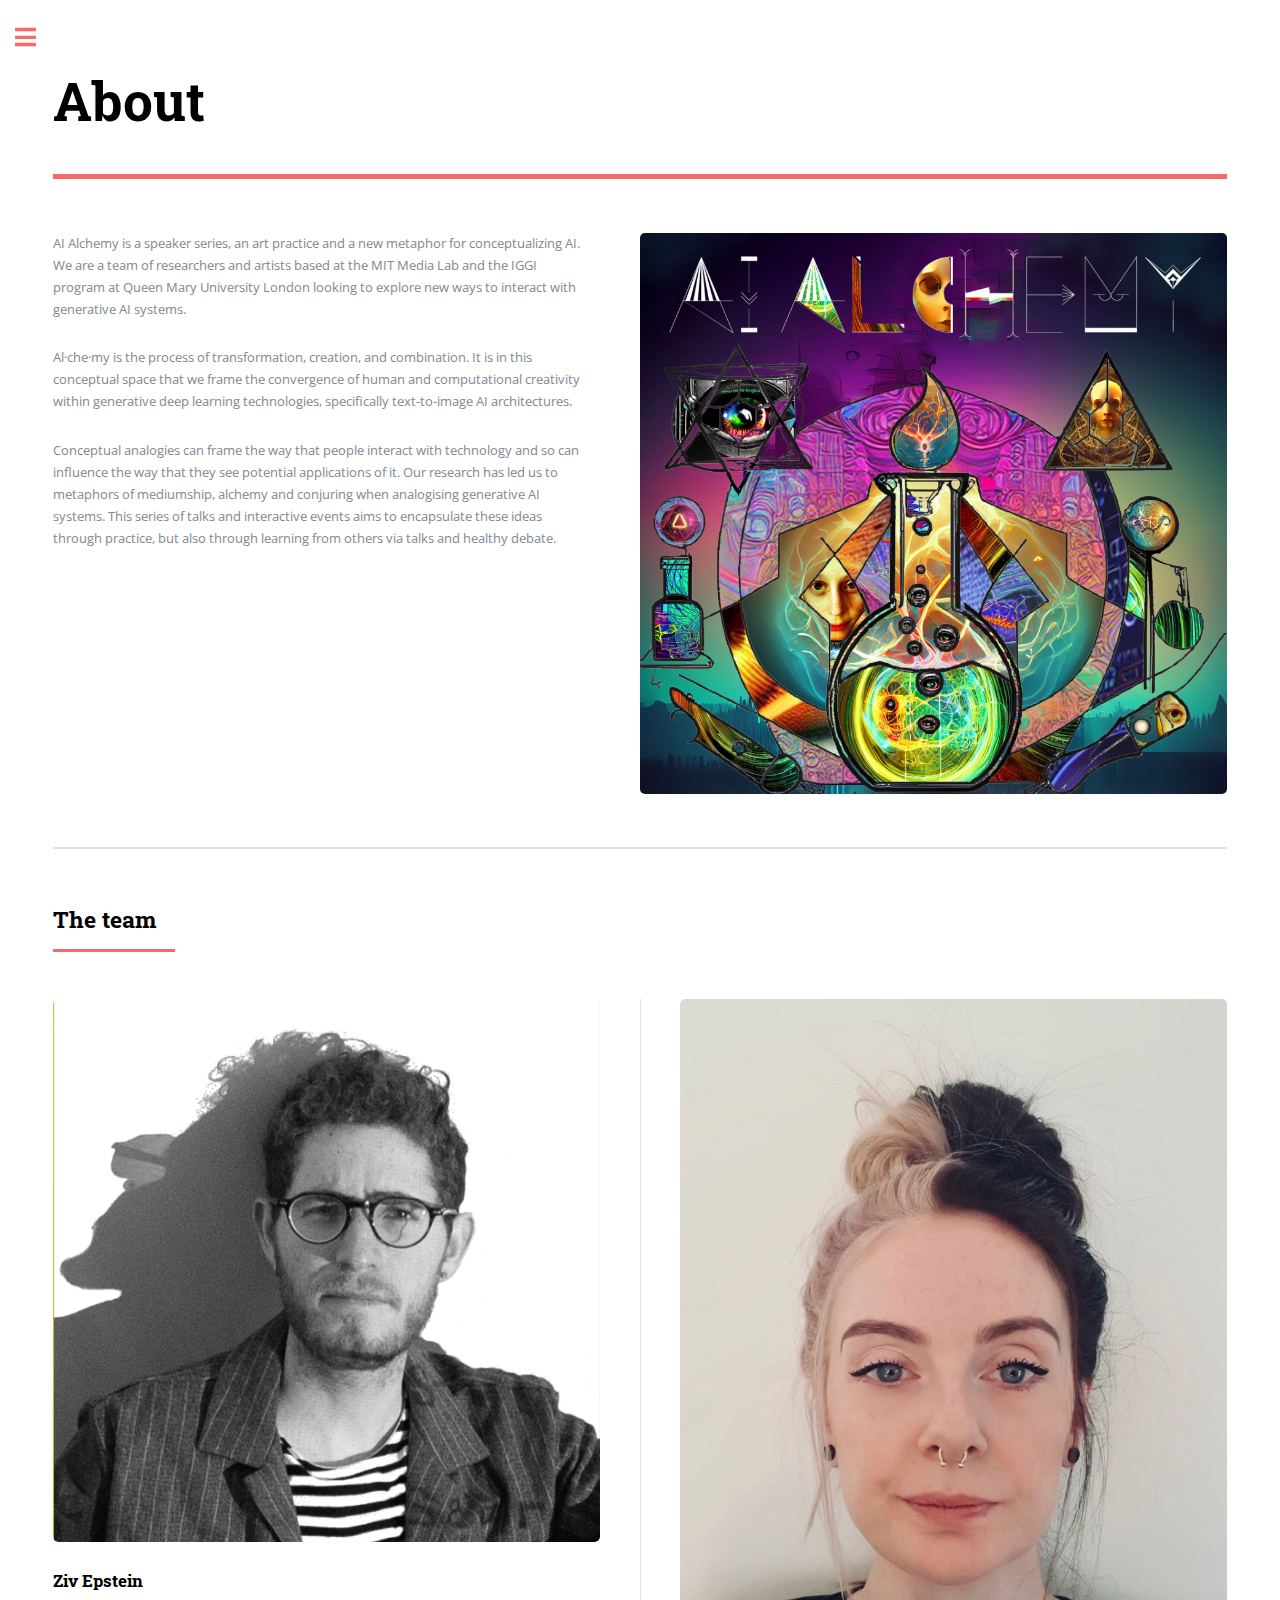
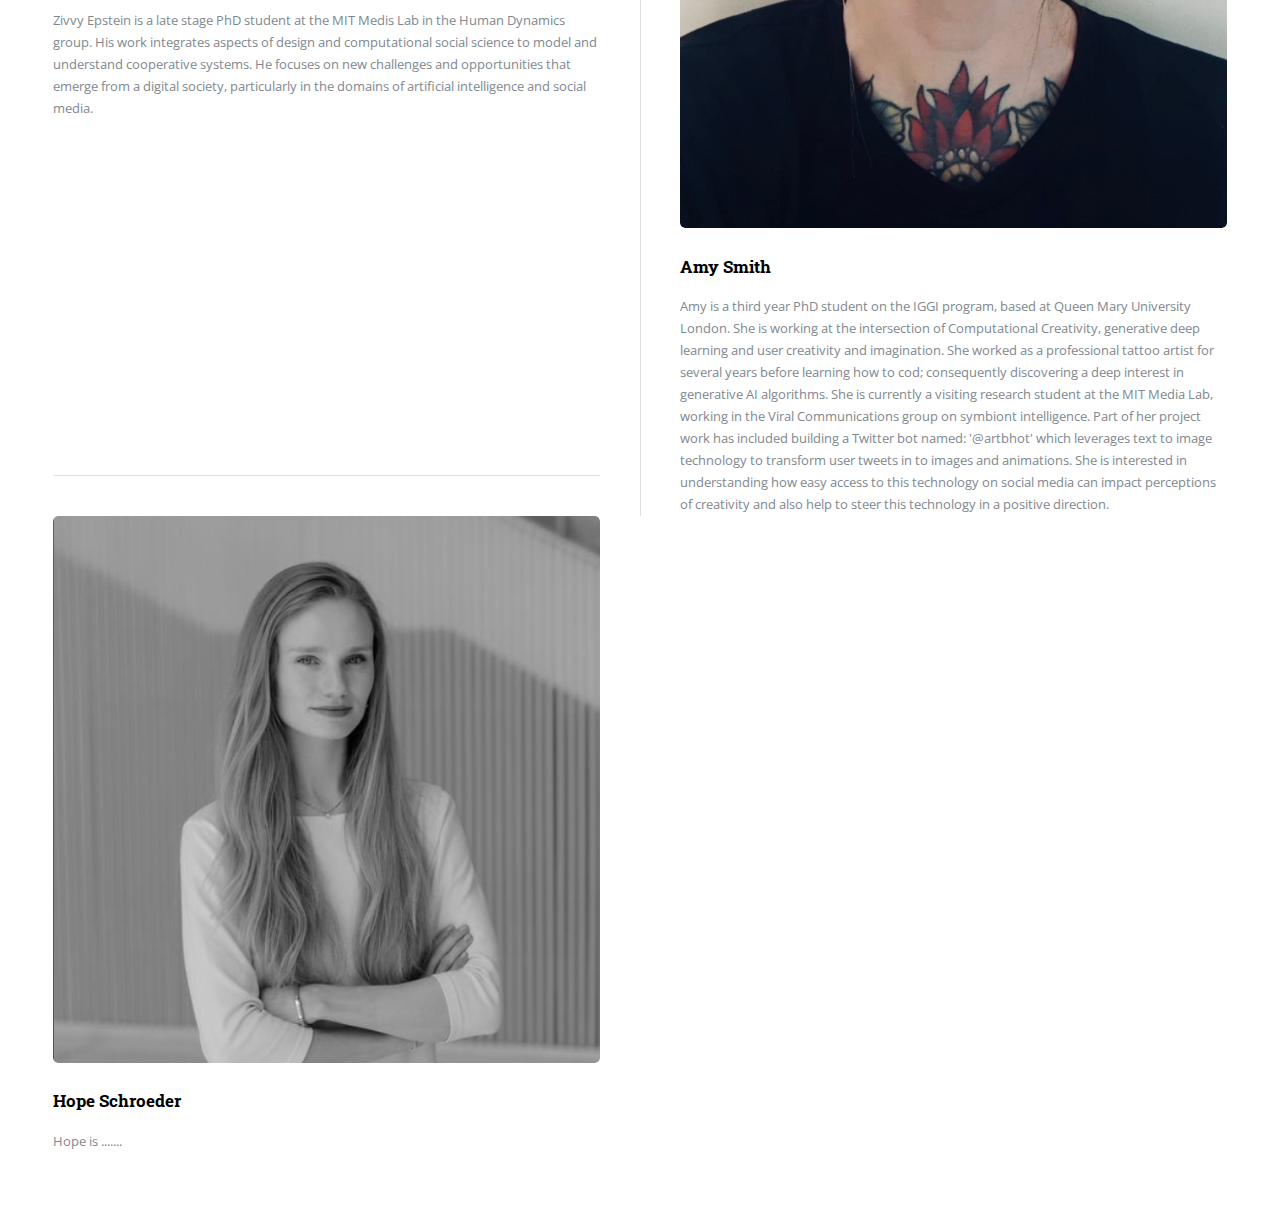
==== commit f8acdb1f: "more word content added" ====
--- a/about.html
+++ b/about.html
@@ -29,11 +29,9 @@
 								<section id="banner">
 									<div class="content">
 										<p>AI Alchemy is a speaker series, an art practice and a new metaphor for conceptualizing AI. We are a team of researchers and artists based at the MIT Media Lab and the IGGI program at Queen Mary University London looking to explore new ways to interact with generative AI systems. </p>
-										<p>Al·che·my is the process of transformation, creation, and combination. It is in this conceptual space that we frame the convergence of human and computational creativity with generative deep learning technologies, specifically text-to-image AI architectures. </p>
-									    <p>Conceptual analogies frame the way that people interact with technology and so can affect the way that they see potential applications of it. Our research has led us to metaphors of mediumship, alchemy and conjuring for generative AI. This series of talks and interactive events aims to encapsulates these ideas.</p>
-										
-
-										
+										<p>Al·che·my is the process of transformation, creation, and combination. It is in this conceptual space that we frame the convergence of human and computational creativity within generative deep learning technologies, specifically text-to-image AI architectures. </p>
+									    <p>Conceptual analogies can frame the way that people interact with technology and so can influence the way that they see potential applications of it. Our research has led us to metaphors of mediumship, alchemy and conjuring when analogising generative AI systems. This series of talks and interactive events aims to encapsulate these ideas through practice, but also through learning from others via talks and healthy debate.</p>
+									
 									</div>
 									<span class="image object">
 										<img src="images/plain.png" alt="" />
@@ -56,7 +54,12 @@
 									<article>
 										<a href="#" class="image"><img src="images/amy.JPG" alt="" /></a>
 										<h3>Amy Smith</h3>
-										<p>Amy is .........</p>
+										<p>Amy is a third year PhD student on the IGGI program, based at Queen Mary University London. 
+										She is working at the intersection of Computational Creativity, generative deep learning and user creativity and imagination. 
+										She worked as a professional tattoo artist for several years before learning how to cod; consequently discovering a deep interest in generative AI algorithms. 
+										She is currently a visiting research student at the MIT Media Lab, working in the Viral Communications group on symbiont intelligence. 
+										Part of her project work has included building a Twitter bot named: '@artbhot' which leverages text to image technology to transform user tweets in to images and animations. 
+										She is interested in understanding how easy access to this technology on social media can impact perceptions of creativity and also help to steer this technology in a positive direction. </p>
 										
 									</article>
 									<article>
